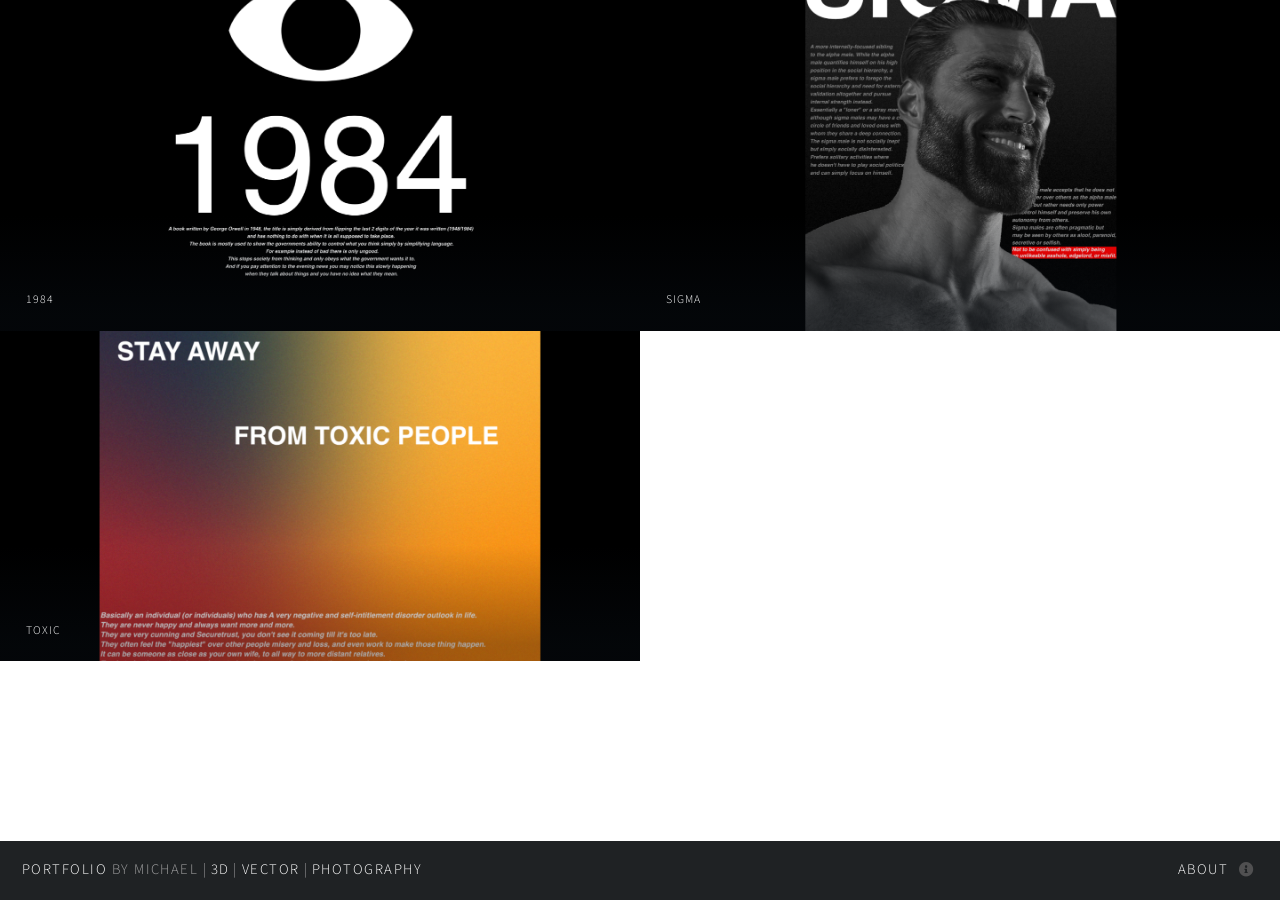
==== index.html @ dfb6263d "Add files via upload initial commit v3" ====
<!DOCTYPE HTML>
<!--
	Multiverse by HTML5 UP
	html5up.net | @ajlkn
	Free for personal and commercial use under the CCA 3.0 license (html5up.net/license)
-->
<html>
	<head>
		<title>Portfolio</title>
		<meta charset="utf-8" />
		<meta name="viewport" content="width=device-width, initial-scale=1, user-scalable=no" />
		<link rel="stylesheet" href="assets/css/main.css" />
		<noscript><link rel="stylesheet" href="assets/css/noscript.css" /></noscript>
	</head>
	<body class="is-preload">

		<!-- Wrapper -->
			<div id="wrapper">

				<!-- Header -->
					<header id="header">
						<h1><a href="index.html"><strong>Portfolio</strong> by Michael |</a></h1>
						<h1><a href="3D.html"><strong>3D</strong></a></h1>
						<h1><a href="index.html">| <strong>Vector</strong> |</strong></a></h1>
						<h1><a href="pic.html"><strong>Photography</strong></a></h1>
						<nav>
							<ul>
								<li><a href="#footer" class="icon solid fa-info-circle">About</a></li>
							</ul>
						</nav>
					</header>

				<!-- Main -->
					<div id="main">
						<article class="thumb">
							<a href="images/vector/fulls/1984.png" class="image"><img src="images/vector/thumbs/1984th.png" alt="" /></a>
							<h2>1984</h2>
							<p>25.12.2022</p>
						</article>
						<article class="thumb">
							<a href="images/vector/fulls/SIGMA.png" class="image"><img src="images/vector/thumbs/SIGMAth.png" alt="" /></a>
							<h2>SIGMA</h2>
							<p>24.12.2022</p>
						</article>
						<article class="thumb">
							<a href="images/vector/fulls/toxic.png" class="image"><img src="images/vector/thumbs/toxic.png" alt="" /></a>
							<h2>TOXIC</h2>
							<p>26.12.2022</p>
						</article>
					</div>

					</footer>
				<!-- Footer -->
					<footer id="footer" class="panel">
						<div class="inner split">
							<div>
								<section>
									<h2>I am Michael</h2>
									<p>I am open for comissions and provide professions in 3D art, graphic design and Video editing.</p>
								</section>
								<section>
									<h2>Follow me on ...</h2>
									<ul class="icons">
										<!--<li><a href="#" class="icon brands fa-twitter"><span class="label">Twitter</span></a></li>
										<li><a href="#" class="icon brands fa-facebook-f"><span class="label">Facebook</span></a></li>-->
										<li><a href="https://www.instagram.com/mixhi_05/" class="icon brands fa-instagram"><span class="label">Instagram</span></a></li>
										<li><a href="https://github.com/Mixhi1845" class="icon brands fa-github"><span class="label">GitHub</span></a></li>
										<!--<li><a href="#" class="icon brands fa-dribbble"><span class="label">Dribbble</span></a></li>
										<li><a href="#" class="icon brands fa-linkedin-in"><span class="label">LinkedIn</span></a></li>-->
									</ul>
								</section>
								<p class="copyright">
									&copy; Michael Wagner | Design: <a href="http://html5up.net">HTML5 UP</a> | <a href="impressum.html">Impressum</a>
								</p>
							</div>
							<div>
								<section>
									<h2>Get in touch</h2>
									<form method="post" action="#">
										<div class="fields">
											<div class="field half">
												<input type="text" name="name" id="name" placeholder="Name" />
											</div>
											<div class="field half">
												<input type="text" name="email" id="email" placeholder="Email" />
											</div>
											<div class="field">
												<textarea name="message" id="message" rows="4" placeholder="Message"></textarea>
											</div>
										</div>
										<!--<ul class="actions">
											<li><input type="submit" value="Send" class="primary" /></li>
											<li><input type="reset" value="Reset" /></li>
										</ul>-->
									</form>
								</section>
							</div>
						</div>
					</footer>

			</div>

		<!-- Scripts -->
			<script src="assets/js/jquery.min.js"></script>
			<script src="assets/js/jquery.poptrox.min.js"></script>
			<script src="assets/js/browser.min.js"></script>
			<script src="assets/js/breakpoints.min.js"></script>
			<script src="assets/js/util.js"></script>
			<script src="assets/js/main.js"></script>

	</body>
</html>
---- assets/css/main.css ----
@import url(fontawesome-all.min.css);
@import url("https://fonts.googleapis.com/css?family=Source+Sans+Pro:300,300italic,400,400italic");

/*
	Multiverse by HTML5 UP
	html5up.net | @ajlkn
	Free for personal and commercial use under the CCA 3.0 license (html5up.net/license)
*/

@-moz-keyframes spinner {
	0% {
		-moz-transform: rotate(0deg);
		-webkit-transform: rotate(0deg);
		-ms-transform: rotate(0deg);
		transform: rotate(0deg);
	}

	100% {
		-moz-transform: rotate(359deg);
		-webkit-transform: rotate(359deg);
		-ms-transform: rotate(359deg);
		transform: rotate(359deg);
	}
}

@-webkit-keyframes spinner {
	0% {
		-moz-transform: rotate(0deg);
		-webkit-transform: rotate(0deg);
		-ms-transform: rotate(0deg);
		transform: rotate(0deg);
	}

	100% {
		-moz-transform: rotate(359deg);
		-webkit-transform: rotate(359deg);
		-ms-transform: rotate(359deg);
		transform: rotate(359deg);
	}
}

@-ms-keyframes spinner {
	0% {
		-moz-transform: rotate(0deg);
		-webkit-transform: rotate(0deg);
		-ms-transform: rotate(0deg);
		transform: rotate(0deg);
	}

	100% {
		-moz-transform: rotate(359deg);
		-webkit-transform: rotate(359deg);
		-ms-transform: rotate(359deg);
		transform: rotate(359deg);
	}
}

@keyframes spinner {
	0% {
		-moz-transform: rotate(0deg);
		-webkit-transform: rotate(0deg);
		-ms-transform: rotate(0deg);
		transform: rotate(0deg);
	}

	100% {
		-moz-transform: rotate(359deg);
		-webkit-transform: rotate(359deg);
		-ms-transform: rotate(359deg);
		transform: rotate(359deg);
	}
}

html, body, div, span, applet, object,
iframe, h1, h2, h3, h4, h5, h6, p, blockquote,
pre, a, abbr, acronym, address, big, cite,
code, del, dfn, em, img, ins, kbd, q, s, samp,
small, strike, strong, sub, sup, tt, var, b,
u, i, center, dl, dt, dd, ol, ul, li, fieldset,
form, label, legend, table, caption, tbody,
tfoot, thead, tr, th, td, article, aside,
canvas, details, embed, figure, figcaption,
footer, header, hgroup, menu, nav, output, ruby,
section, summary, time, mark, audio, video {
	margin: 0;
	padding: 0;
	border: 0;
	font-size: 100%;
	font: inherit;
	vertical-align: baseline;}

article, aside, details, figcaption, figure,
footer, header, hgroup, menu, nav, section {
	display: block;}

body {
	line-height: 1;
}

ol, ul {
	list-style: none;
}

blockquote, q {
	quotes: none;
}

	blockquote:before, blockquote:after, q:before, q:after {
		content: '';
		content: none;
	}

table {
	border-collapse: collapse;
	border-spacing: 0;
}

body {
	-webkit-text-size-adjust: none;
}

mark {
	background-color: transparent;
	color: inherit;
}

input::-moz-focus-inner {
	border: 0;
	padding: 0;
}

input, select, textarea {
	-moz-appearance: none;
	-webkit-appearance: none;
	-ms-appearance: none;
	appearance: none;
}

/* Basic */

	@-ms-viewport {
		width: device-width;
	}

	body {
		-ms-overflow-style: scrollbar;
	}

	@media screen and (max-width: 480px) {

		html, body {
			min-width: 320px;
		}

	}

	html {
		box-sizing: border-box;
	}

	*, *:before, *:after {
		box-sizing: inherit;
	}

	/*body {
		background: #242629;
	}*/

		body.is-preload *, body.is-preload *:before, body.is-preload *:after {
			-moz-animation: none !important;
			-webkit-animation: none !important;
			-ms-animation: none !important;
			animation: none !important;
			-moz-transition: none !important;
			-webkit-transition: none !important;
			-ms-transition: none !important;
			transition: none !important;
		}

		body.is-resizing *, body.is-resizing *:before, body.is-resizing *:after {
			-moz-animation: none !important;
			-webkit-animation: none !important;
			-ms-animation: none !important;
			animation: none !important;
			-moz-transition: none !important;
			-webkit-transition: none !important;
			-ms-transition: none !important;
			transition: none !important;
		}

/* Type */

	body, input, select, textarea {
		color: #a0a0a1;
		font-family: "Source Sans Pro", Helvetica, sans-serif;
		font-size: 15pt;
		font-weight: 300;
		letter-spacing: 0.025em;
		line-height: 1.65;
	}

		@media screen and (max-width: 1680px) {

			body, input, select, textarea {
				font-size: 11pt;
			}

		}

	a {
		-moz-transition: color 0.2s ease-in-out, border-bottom-color 0.2s ease-in-out;
		-webkit-transition: color 0.2s ease-in-out, border-bottom-color 0.2s ease-in-out;
		-ms-transition: color 0.2s ease-in-out, border-bottom-color 0.2s ease-in-out;
		transition: color 0.2s ease-in-out, border-bottom-color 0.2s ease-in-out;
		border-bottom: dotted 1px;
		color: #34a58e;
		text-decoration: none;
	}

		a:hover {
			border-bottom-color: transparent;
			color: #34a58e !important;
		}

	strong, b {
		color: #ffffff;
		font-weight: 300;
	}

	em, i {
		font-style: italic;
	}

	p {
		margin: 0 0 2em 0;
	}

	h1, h2, h3, h4, h5, h6 {
		color: #ffffff;
		font-weight: 300;
		letter-spacing: 0.1em;
		line-height: 1.5;
		margin: 0 0 1em 0;
		text-transform: uppercase;
	}

		h1 a, h2 a, h3 a, h4 a, h5 a, h6 a {
			color: inherit;
			text-decoration: none;
		}

	h1 {
		font-size: 2em;
	}

	h2 {
		font-size: 1.25em;
	}

	h3 {
		font-size: 1.1em;
	}

	h4 {
		font-size: 1em;
	}

	h5 {
		font-size: 0.9em;
	}

	h6 {
		font-size: 0.7em;
	}

	@media screen and (max-width: 736px) {

		h2 {
			font-size: 1em;
		}

		h3 {
			font-size: 0.9em;
		}

		h4 {
			font-size: 0.8em;
		}

		h5 {
			font-size: 0.7em;
		}

		h6 {
			font-size: 0.7em;
		}

	}

	sub {
		font-size: 0.8em;
		position: relative;
		top: 0.5em;
	}

	sup {
		font-size: 0.8em;
		position: relative;
		top: -0.5em;
	}

	blockquote {
		border-left: 4px #36383c;
		font-style: italic;
		margin: 0 0 2em 0;
		padding: 0.5em 0 0.5em 2em;
	}

	code {
		background: #34363b;
		border: solid 1px #36383c;
		font-family: "Courier New", monospace;
		font-size: 0.9em;
		margin: 0 0.25em;
		padding: 0.25em 0.65em;
	}

	pre {
		-webkit-overflow-scrolling: touch;
		font-family: "Courier New", monospace;
		font-size: 0.9em;
		margin: 0 0 2em 0;
	}

		pre code {
			display: block;
			line-height: 1.75;
			padding: 1em 1.5em;
			overflow-x: auto;
		}

	hr {
		border: 0;
		border-bottom: solid 1px #36383c;
		margin: 2em 0;
	}

		hr.major {
			margin: 3em 0;
		}

	.align-left {
		text-align: left;
	}

	.align-center {
		text-align: center;
	}

	.align-right {
		text-align: right;
	}

/* Button */

	input[type="submit"],
	input[type="reset"],
	input[type="button"],
	button,
	.button {
		-moz-appearance: none;
		-webkit-appearance: none;
		-ms-appearance: none;
		appearance: none;
		-moz-transition: background-color 0.2s ease-in-out, box-shadow 0.2s ease-in-out, color 0.2s ease-in-out;
		-webkit-transition: background-color 0.2s ease-in-out, box-shadow 0.2s ease-in-out, color 0.2s ease-in-out;
		-ms-transition: background-color 0.2s ease-in-out, box-shadow 0.2s ease-in-out, color 0.2s ease-in-out;
		transition: background-color 0.2s ease-in-out, box-shadow 0.2s ease-in-out, color 0.2s ease-in-out;
		background-color: transparent;
		border: 0;
		border-radius: 0;
		box-shadow: inset 0 0 0 2px #36383c;
		color: #ffffff !important;
		cursor: pointer;
		display: inline-block;
		font-size: 0.9em;
		font-weight: 300;
		height: 3.05556em;
		letter-spacing: 0.1em;
		line-height: 3.05556em;
		padding: 0 2.5em;
		text-align: center;
		text-decoration: none;
		text-transform: uppercase;
		white-space: nowrap;
	}

		input[type="submit"]:hover,
		input[type="reset"]:hover,
		input[type="button"]:hover,
		button:hover,
		.button:hover {
			box-shadow: inset 0 0 0 2px #34a58e;
			color: #34a58e !important;
		}

			input[type="submit"]:hover:active,
			input[type="reset"]:hover:active,
			input[type="button"]:hover:active,
			button:hover:active,
			.button:hover:active {
				background-color: rgba(52, 165, 142, 0.15);
				color: #34a58e !important;
			}

		input[type="submit"].icon,
		input[type="reset"].icon,
		input[type="button"].icon,
		button.icon,
		.button.icon {
			padding-left: 1.35em;
		}

			input[type="submit"].icon:before,
			input[type="reset"].icon:before,
			input[type="button"].icon:before,
			button.icon:before,
			.button.icon:before {
				margin-right: 0.5em;
			}

		input[type="submit"].fit,
		input[type="reset"].fit,
		input[type="button"].fit,
		button.fit,
		.button.fit {
			width: 100%;
		}

		input[type="submit"].small,
		input[type="reset"].small,
		input[type="button"].small,
		button.small,
		.button.small {
			font-size: 0.8em;
		}

		input[type="submit"].large,
		input[type="reset"].large,
		input[type="button"].large,
		button.large,
		.button.large {
			font-size: 1.35em;
		}

		input[type="submit"].primary,
		input[type="reset"].primary,
		input[type="button"].primary,
		button.primary,
		.button.primary {
			background-color: #34a58e;
			box-shadow: none;
		}

			input[type="submit"].primary:hover,
			input[type="reset"].primary:hover,
			input[type="button"].primary:hover,
			button.primary:hover,
			.button.primary:hover {
				background-color: #47c5ab;
				color: #ffffff !important;
			}

				input[type="submit"].primary:hover:active,
				input[type="reset"].primary:hover:active,
				input[type="button"].primary:hover:active,
				button.primary:hover:active,
				.button.primary:hover:active {
					background-color: #287e6d;
				}

		input[type="submit"].disabled, input[type="submit"]:disabled,
		input[type="reset"].disabled,
		input[type="reset"]:disabled,
		input[type="button"].disabled,
		input[type="button"]:disabled,
		button.disabled,
		button:disabled,
		.button.disabled,
		.button:disabled {
			pointer-events: none;
			opacity: 0.35;
		}

/* Form */

	form {
		margin: 0 0 2em 0;
	}

		form > :last-child {
			margin-bottom: 0;
		}

		form > .fields {
			display: -moz-flex;
			display: -webkit-flex;
			display: -ms-flex;
			display: flex;
			-moz-flex-wrap: wrap;
			-webkit-flex-wrap: wrap;
			-ms-flex-wrap: wrap;
			flex-wrap: wrap;
			width: calc(100% + 3em);
			margin: -1.5em 0 2em -1.5em;
		}

			form > .fields > .field {
				-moz-flex-grow: 0;
				-webkit-flex-grow: 0;
				-ms-flex-grow: 0;
				flex-grow: 0;
				-moz-flex-shrink: 0;
				-webkit-flex-shrink: 0;
				-ms-flex-shrink: 0;
				flex-shrink: 0;
				padding: 1.5em 0 0 1.5em;
				width: calc(100% - 1.5em);
			}

				form > .fields > .field.half {
					width: calc(50% - 0.75em);
				}

				form > .fields > .field.third {
					width: calc(100%/3 - 0.5em);
				}

				form > .fields > .field.quarter {
					width: calc(25% - 0.375em);
				}

		@media screen and (max-width: 736px) {

			form > .fields {
				width: calc(100% + 3em);
				margin: -1.5em 0 2em -1.5em;
			}

				form > .fields > .field {
					padding: 1.5em 0 0 1.5em;
					width: calc(100% - 1.5em);
				}

					form > .fields > .field.half {
						width: calc(100% - 1.5em);
					}

					form > .fields > .field.third {
						width: calc(100% - 1.5em);
					}

					form > .fields > .field.quarter {
						width: calc(100% - 1.5em);
					}

		}

	label {
		color: #ffffff;
		display: block;
		font-size: 0.9em;
		font-weight: 300;
		margin: 0 0 1em 0;
	}

	input[type="text"],
	input[type="password"],
	input[type="email"],
	input[type="tel"],
	input[type="search"],
	input[type="url"],
	select,
	textarea {
		-moz-appearance: none;
		-webkit-appearance: none;
		-ms-appearance: none;
		appearance: none;
		background: #34363b;
		border: 0;
		border-radius: 0;
		color: #a0a0a1;
		display: block;
		outline: 0;
		padding: 0 1em;
		text-decoration: none;
		width: 100%;
	}

		input[type="text"]:invalid,
		input[type="password"]:invalid,
		input[type="email"]:invalid,
		input[type="tel"]:invalid,
		input[type="search"]:invalid,
		input[type="url"]:invalid,
		select:invalid,
		textarea:invalid {
			box-shadow: none;
		}

		input[type="text"]:focus,
		input[type="password"]:focus,
		input[type="email"]:focus,
		input[type="tel"]:focus,
		input[type="search"]:focus,
		input[type="url"]:focus,
		select:focus,
		textarea:focus {
			box-shadow: inset 0 0 0 2px #34a58e;
		}

	select {
		background-image: url("data:image/svg+xml;charset=utf8,%3Csvg xmlns='http://www.w3.org/2000/svg' width='40' height='40' preserveAspectRatio='none' viewBox='0 0 40 40'%3E%3Cpath d='M9.4,12.3l10.4,10.4l10.4-10.4c0.2-0.2,0.5-0.4,0.9-0.4c0.3,0,0.6,0.1,0.9,0.4l3.3,3.3c0.2,0.2,0.4,0.5,0.4,0.9 c0,0.4-0.1,0.6-0.4,0.9L20.7,31.9c-0.2,0.2-0.5,0.4-0.9,0.4c-0.3,0-0.6-0.1-0.9-0.4L4.3,17.3c-0.2-0.2-0.4-0.5-0.4-0.9 c0-0.4,0.1-0.6,0.4-0.9l3.3-3.3c0.2-0.2,0.5-0.4,0.9-0.4S9.1,12.1,9.4,12.3z' fill='%2336383c' /%3E%3C/svg%3E");
		background-size: 1.25rem;
		background-repeat: no-repeat;
		background-position: calc(100% - 1rem) center;
		height: 2.75em;
		padding-right: 2.75em;
		text-overflow: ellipsis;
	}

		select option {
			color: #ffffff;
			background: #242629;
		}

		select:focus::-ms-value {
			background-color: transparent;
		}

		select::-ms-expand {
			display: none;
		}

	input[type="text"],
	input[type="password"],
	input[type="email"],
	input[type="tel"],
	input[type="search"],
	input[type="url"],
	select {
		height: 2.75em;
	}

	textarea {
		padding: 0.75em 1em;
	}

	input[type="checkbox"],
	input[type="radio"] {
		-moz-appearance: none;
		-webkit-appearance: none;
		-ms-appearance: none;
		appearance: none;
		display: block;
		float: left;
		margin-right: -2em;
		opacity: 0;
		width: 1em;
		z-index: -1;
	}

		input[type="checkbox"] + label,
		input[type="radio"] + label {
			text-decoration: none;
			color: #a0a0a1;
			cursor: pointer;
			display: inline-block;
			font-size: 1em;
			font-weight: 300;
			padding-left: 2.4em;
			padding-right: 0.75em;
			position: relative;
		}

			input[type="checkbox"] + label:before,
			input[type="radio"] + label:before {
				-moz-osx-font-smoothing: grayscale;
				-webkit-font-smoothing: antialiased;
				display: inline-block;
				font-style: normal;
				font-variant: normal;
				text-rendering: auto;
				line-height: 1;
				text-transform: none !important;
				font-family: 'Font Awesome 5 Free';
				font-weight: 900;
			}

			input[type="checkbox"] + label:before,
			input[type="radio"] + label:before {
				background: #34363b;
				content: '';
				display: inline-block;
				font-size: 0.8em;
				height: 2.0625em;
				left: 0;
				line-height: 2.0625em;
				position: absolute;
				text-align: center;
				top: 0;
				width: 2.0625em;
			}

		input[type="checkbox"]:checked + label:before,
		input[type="radio"]:checked + label:before {
			background: #34a58e;
			border-color: #34a58e;
			color: #ffffff;
			content: '\f00c';
		}

		input[type="checkbox"]:focus + label:before,
		input[type="radio"]:focus + label:before {
			box-shadow: 0 0 0 2px #34a58e;
		}

	input[type="radio"] + label:before {
		border-radius: 100%;
	}

	::-webkit-input-placeholder {
		color: #707071 !important;
		opacity: 1.0;
	}

	:-moz-placeholder {
		color: #707071 !important;
		opacity: 1.0;
	}

	::-moz-placeholder {
		color: #707071 !important;
		opacity: 1.0;
	}

	:-ms-input-placeholder {
		color: #707071 !important;
		opacity: 1.0;
	}

/* Icon */

	.icon {
		text-decoration: none;
		border-bottom: none;
		position: relative;
	}

		.icon:before {
			-moz-osx-font-smoothing: grayscale;
			-webkit-font-smoothing: antialiased;
			display: inline-block;
			font-style: normal;
			font-variant: normal;
			text-rendering: auto;
			line-height: 1;
			text-transform: none !important;
			font-family: 'Font Awesome 5 Free';
			font-weight: 400;
		}

		.icon > .label {
			display: none;
		}

		.icon:before {
			line-height: inherit;
		}

		.icon.solid:before {
			font-weight: 900;
		}

		.icon.brands:before {
			font-family: 'Font Awesome 5 Brands';
		}

/* List */

	ol {
		list-style: decimal;
		margin: 0 0 2em 0;
		padding-left: 1.25em;
	}

		ol li {
			padding-left: 0.25em;
		}

	ul {
		list-style: disc;
		margin: 0 0 2em 0;
		padding-left: 1em;
	}

		ul li {
			padding-left: 0.5em;
		}

		ul.alt {
			list-style: none;
			padding-left: 0;
		}

			ul.alt li {
				border-top: solid 1px #36383c;
				padding: 0.5em 0;
			}

				ul.alt li:first-child {
					border-top: 0;
					padding-top: 0;
				}

	dl {
		margin: 0 0 2em 0;
	}

		dl dt {
			display: block;
			font-weight: 300;
			margin: 0 0 1em 0;
		}

		dl dd {
			margin-left: 2em;
		}

/* Actions */

	ul.actions {
		display: -moz-flex;
		display: -webkit-flex;
		display: -ms-flex;
		display: flex;
		cursor: default;
		list-style: none;
		margin-left: -1em;
		padding-left: 0;
	}

		ul.actions li {
			padding: 0 0 0 1em;
			vertical-align: middle;
		}

		ul.actions.special {
			-moz-justify-content: center;
			-webkit-justify-content: center;
			-ms-justify-content: center;
			justify-content: center;
			width: 100%;
			margin-left: 0;
		}

			ul.actions.special li:first-child {
				padding-left: 0;
			}

		ul.actions.stacked {
			-moz-flex-direction: column;
			-webkit-flex-direction: column;
			-ms-flex-direction: column;
			flex-direction: column;
			margin-left: 0;
		}

			ul.actions.stacked li {
				padding: 1.3em 0 0 0;
			}

				ul.actions.stacked li:first-child {
					padding-top: 0;
				}

		ul.actions.fit {
			width: calc(100% + 1em);
		}

			ul.actions.fit li {
				-moz-flex-grow: 1;
				-webkit-flex-grow: 1;
				-ms-flex-grow: 1;
				flex-grow: 1;
				-moz-flex-shrink: 1;
				-webkit-flex-shrink: 1;
				-ms-flex-shrink: 1;
				flex-shrink: 1;
				width: 100%;
			}

				ul.actions.fit li > * {
					width: 100%;
				}

			ul.actions.fit.stacked {
				width: 100%;
			}

		@media screen and (max-width: 480px) {

			ul.actions:not(.fixed) {
				-moz-flex-direction: column;
				-webkit-flex-direction: column;
				-ms-flex-direction: column;
				flex-direction: column;
				margin-left: 0;
				width: 100% !important;
			}

				ul.actions:not(.fixed) li {
					-moz-flex-grow: 1;
					-webkit-flex-grow: 1;
					-ms-flex-grow: 1;
					flex-grow: 1;
					-moz-flex-shrink: 1;
					-webkit-flex-shrink: 1;
					-ms-flex-shrink: 1;
					flex-shrink: 1;
					padding: 1em 0 0 0;
					text-align: center;
					width: 100%;
				}

					ul.actions:not(.fixed) li > * {
						width: 100%;
					}

					ul.actions:not(.fixed) li:first-child {
						padding-top: 0;
					}

					ul.actions:not(.fixed) li input[type="submit"],
					ul.actions:not(.fixed) li input[type="reset"],
					ul.actions:not(.fixed) li input[type="button"],
					ul.actions:not(.fixed) li button,
					ul.actions:not(.fixed) li .button {
						width: 100%;
					}

						ul.actions:not(.fixed) li input[type="submit"].icon:before,
						ul.actions:not(.fixed) li input[type="reset"].icon:before,
						ul.actions:not(.fixed) li input[type="button"].icon:before,
						ul.actions:not(.fixed) li button.icon:before,
						ul.actions:not(.fixed) li .button.icon:before {
							margin-left: -0.5rem;
						}

		}

/* Icons */

	ul.icons {
		cursor: default;
		list-style: none;
		padding-left: 0;
	}

		ul.icons li {
			display: inline-block;
			padding: 0 1em 0 0;
		}

			ul.icons li:last-child {
				padding-right: 0;
			}

			ul.icons li .icon {
				color: #7e7e7e;
			}

				ul.icons li .icon:before {
					font-size: 1.5em;
				}

/* Table */

	.table-wrapper {
		-webkit-overflow-scrolling: touch;
		overflow-x: auto;
	}

	table {
		margin: 0 0 2em 0;
		width: 100%;
	}

		table tbody tr {
			border: solid 1px #36383c;
			border-left: 0;
			border-right: 0;
		}

			table tbody tr:nth-child(2n + 1) {
				background-color: #34363b;
			}

		table td {
			padding: 0.75em 0.75em;
		}

		table th {
			color: #ffffff;
			font-size: 0.9em;
			font-weight: 300;
			padding: 0 0.75em 0.75em 0.75em;
			text-align: left;
		}

		table thead {
			border-bottom: solid 2px #36383c;
		}

		table tfoot {
			border-top: solid 2px #36383c;
		}

		table.alt {
			border-collapse: separate;
		}

			table.alt tbody tr td {
				border: solid 1px #36383c;
				border-left-width: 0;
				border-top-width: 0;
			}

				table.alt tbody tr td:first-child {
					border-left-width: 1px;
				}

			table.alt tbody tr:first-child td {
				border-top-width: 1px;
			}

			table.alt thead {
				border-bottom: 0;
			}

			table.alt tfoot {
				border-top: 0;
			}

/* Panel */

	.panel {
		padding: 4em 4em 2em 4em ;
		-moz-transform: translateY(100vh);
		-webkit-transform: translateY(100vh);
		-ms-transform: translateY(100vh);
		transform: translateY(100vh);
		-moz-transition: -moz-transform 0.5s ease;
		-webkit-transition: -webkit-transform 0.5s ease;
		-ms-transition: -ms-transform 0.5s ease;
		transition: transform 0.5s ease;
		-webkit-overflow-scrolling: touch;
		background: rgba(36, 38, 41, 0.975);
		bottom: 4em;
		left: 0;
		max-height: calc(80vh - 4em);
		overflow-y: auto;
		position: fixed;
		width: 100%;
		z-index: 10001;
	}

		.panel.active {
			-moz-transform: translateY(1px);
			-webkit-transform: translateY(1px);
			-ms-transform: translateY(1px);
			transform: translateY(1px);
		}

		.panel > .inner {
			margin: 0 auto;
			max-width: 100%;
			width: 75em;
		}

			.panel > .inner.split {
				display: -moz-flex;
				display: -webkit-flex;
				display: -ms-flex;
				display: flex;
			}

				.panel > .inner.split > div {
					margin-left: 4em;
					width: 50%;
				}

				.panel > .inner.split > :first-child {
					margin-left: 0;
				}

		.panel > .closer {
			-moz-transition: opacity 0.2s ease-in-out;
			-webkit-transition: opacity 0.2s ease-in-out;
			-ms-transition: opacity 0.2s ease-in-out;
			transition: opacity 0.2s ease-in-out;
			background-image: url("images/close.svg");
			background-position: center;
			background-repeat: no-repeat;
			background-size: 3em;
			cursor: pointer;
			height: 5em;
			opacity: 0.25;
			position: absolute;
			right: 0;
			top: 0;
			width: 5em;
			z-index: 2;
		}

			.panel > .closer:hover {
				opacity: 1.0;
			}

		@media screen and (max-width: 1280px) {

			.panel {
				padding: 3em 3em 1em 3em ;
			}

				.panel > .inner.split > div {
					margin-left: 3em;
				}

				.panel > .closer {
					background-size: 2.5em;
					background-position: 75% 25%;
				}

		}

		@media screen and (max-width: 980px) {

			.panel > .inner.split {
				-moz-flex-direction: column;
				-webkit-flex-direction: column;
				-ms-flex-direction: column;
				flex-direction: column;
			}

				.panel > .inner.split > div {
					margin-left: 0;
					width: 100%;
				}

		}

		@media screen and (max-width: 736px) {

			.panel {
				-moz-transform: translateY(-100vh);
				-webkit-transform: translateY(-100vh);
				-ms-transform: translateY(-100vh);
				transform: translateY(-100vh);
				padding: 4em 2em 2em 2em ;
				bottom: auto;
				top: calc(4em - 1px);
			}

				.panel.active {
					-moz-transform: translateY(0);
					-webkit-transform: translateY(0);
					-ms-transform: translateY(0);
					transform: translateY(0);
				}

		}

/* Poptrox Popup */

	.poptrox-overlay {
		-webkit-tap-highlight-color: rgba(255, 255, 255, 0);
	}

	.poptrox-popup {
		background: rgba(31, 34, 36, 0.925);
		box-shadow: 0 1em 3em 0.5em rgba(0, 0, 0, 0.25);
		cursor: default;
	}

		.poptrox-popup:before {
			-moz-transition: opacity 0.2s ease-in-out;
			-webkit-transition: opacity 0.2s ease-in-out;
			-ms-transition: opacity 0.2s ease-in-out;
			transition: opacity 0.2s ease-in-out;
			background-image: -moz-linear-gradient(to left, rgba(31,34,36,0.35), rgba(31,34,36,0) 10em, rgba(31,34,36,0)), -moz-linear-gradient(to right, rgba(31,34,36,0.35), rgba(31,34,36,0) 10em, rgba(31,34,36,0));
			background-image: -webkit-linear-gradient(to left, rgba(31,34,36,0.35), rgba(31,34,36,0) 10em, rgba(31,34,36,0)), -webkit-linear-gradient(to right, rgba(31,34,36,0.35), rgba(31,34,36,0) 10em, rgba(31,34,36,0));
			background-image: -ms-linear-gradient(to left, rgba(31,34,36,0.35), rgba(31,34,36,0) 10em, rgba(31,34,36,0)), -ms-linear-gradient(to right, rgba(31,34,36,0.35), rgba(31,34,36,0) 10em, rgba(31,34,36,0));
			background-image: linear-gradient(to left, rgba(31,34,36,0.35), rgba(31,34,36,0) 10em, rgba(31,34,36,0)), linear-gradient(to right, rgba(31,34,36,0.35), rgba(31,34,36,0) 10em, rgba(31,34,36,0));
			content: '';
			display: block;
			height: 100%;
			left: 0;
			position: absolute;
			top: 0;
			width: 100%;
			z-index: 1;
			opacity: 1;
		}

		.poptrox-popup .closer {
			-moz-transition: opacity 0.2s ease-in-out;
			-webkit-transition: opacity 0.2s ease-in-out;
			-ms-transition: opacity 0.2s ease-in-out;
			transition: opacity 0.2s ease-in-out;
			background-image: url("images/close.svg");
			background-position: center;
			background-repeat: no-repeat;
			background-size: 3em;
			height: 5em;
			opacity: 0;
			position: absolute;
			right: 0;
			top: 0;
			width: 5em;
			z-index: 2;
		}

		.poptrox-popup .nav-previous,
		.poptrox-popup .nav-next {
			-moz-transition: opacity 0.2s ease-in-out;
			-webkit-transition: opacity 0.2s ease-in-out;
			-ms-transition: opacity 0.2s ease-in-out;
			transition: opacity 0.2s ease-in-out;
			background-image: url("images/arrow.svg");
			background-position: center;
			background-repeat: no-repeat;
			background-size: 5em;
			cursor: pointer;
			height: 8em;
			margin-top: -4em;
			opacity: 0;
			position: absolute;
			top: 50%;
			width: 6em;
			z-index: 2;
		}

		.poptrox-popup .nav-previous {
			-moz-transform: scaleX(-1);
			-webkit-transform: scaleX(-1);
			-ms-transform: scaleX(-1);
			transform: scaleX(-1);
			left: 0;
		}

		.poptrox-popup .nav-next {
			right: 0;
		}

		.poptrox-popup .caption {
			padding: 2em 2em 0.1em 2em ;
			background-image: -moz-linear-gradient(to top, rgba(16,16,16,0.45) 25%, rgba(16,16,16,0) 100%);
			background-image: -webkit-linear-gradient(to top, rgba(16,16,16,0.45) 25%, rgba(16,16,16,0) 100%);
			background-image: -ms-linear-gradient(to top, rgba(16,16,16,0.45) 25%, rgba(16,16,16,0) 100%);
			background-image: linear-gradient(to top, rgba(16,16,16,0.45) 25%, rgba(16,16,16,0) 100%);
			bottom: 0;
			cursor: default;
			left: 0;
			position: absolute;
			text-align: left;
			width: 100%;
			z-index: 2;
		}

			.poptrox-popup .caption h2, .poptrox-popup .caption h3, .poptrox-popup .caption h4, .poptrox-popup .caption h5, .poptrox-popup .caption h6 {
				margin: 0 0 0.5em 0;
			}

			.poptrox-popup .caption p {
				color: #ffffff;
			}

		.poptrox-popup .loader {
			-moz-animation: spinner 1s infinite linear !important;
			-webkit-animation: spinner 1s infinite linear !important;
			-ms-animation: spinner 1s infinite linear !important;
			animation: spinner 1s infinite linear !important;
			background-image: url("images/spinner.svg");
			background-position: center;
			background-repeat: no-repeat;
			background-size: contain;
			display: block;
			font-size: 2em;
			height: 2em;
			left: 50%;
			line-height: 2em;
			margin: -1em 0 0 -1em;
			opacity: 0.25;
			position: absolute;
			text-align: center;
			top: 50%;
			width: 2em;
		}

		.poptrox-popup:hover .closer,
		.poptrox-popup:hover .nav-previous,
		.poptrox-popup:hover .nav-next {
			opacity: 0.5;
		}

			.poptrox-popup:hover .closer:hover,
			.poptrox-popup:hover .nav-previous:hover,
			.poptrox-popup:hover .nav-next:hover {
				opacity: 1.0;
			}

		.poptrox-popup.loading:before {
			opacity: 0;
		}

		body.touch .poptrox-popup .closer,
		body.touch .poptrox-popup .nav-previous,
		body.touch .poptrox-popup .nav-next {
			opacity: 1.0 !important;
		}

		@media screen and (max-width: 980px) {

			.poptrox-popup .closer {
				background-size: 3em;
			}

			.poptrox-popup .nav-previous,
			.poptrox-popup .nav-next {
				background-size: 4em;
			}

		}

		@media screen and (max-width: 736px) {

			.poptrox-popup:before {
				display: none;
			}

			.poptrox-popup .caption {
				display: none !important;
			}

			.poptrox-popup .closer,
			.poptrox-popup .nav-previous,
			.poptrox-popup .nav-next {
				display: none !important;
			}

		}

/* Wrapper */

	#wrapper {
		-moz-transition: -moz-filter 0.5s ease, -webkit-filter 0.5s ease, -ms-filter 0.5s ease, -moz-filter 0.5s ease;
		-webkit-transition: -moz-filter 0.5s ease, -webkit-filter 0.5s ease, -ms-filter 0.5s ease, -webkit-filter 0.5s ease;
		-ms-transition: -moz-filter 0.5s ease, -webkit-filter 0.5s ease, -ms-filter 0.5s ease, -ms-filter 0.5s ease;
		transition: -moz-filter 0.5s ease, -webkit-filter 0.5s ease, -ms-filter 0.5s ease, filter 0.5s ease;
		position: relative;
	}

		#wrapper:after {
			pointer-events: none;
			-moz-transition: opacity 0.5s ease, visibility 0.5s;
			-webkit-transition: opacity 0.5s ease, visibility 0.5s;
			-ms-transition: opacity 0.5s ease, visibility 0.5s;
			transition: opacity 0.5s ease, visibility 0.5s;
			background: rgba(36, 38, 41, 0.5);
			content: '';
			display: block;
			height: 100%;
			left: 0;
			opacity: 0;
			position: absolute;
			top: 0;
			visibility: hidden;
			width: 100%;
			z-index: 1;
		}

			body.ie #wrapper:after {
				background: rgba(36, 38, 41, 0.8);
			}

		body.modal-active #wrapper {
			-moz-filter: blur(8px);
			-webkit-filter: blur(8px);
			-ms-filter: blur(8px);
			filter: blur(8px);
		}

			body.modal-active #wrapper:after {
				pointer-events: auto;
				opacity: 1;
				visibility: visible;
				z-index: 10003;
			}

		#wrapper:before {
			-moz-animation: spinner 1s infinite linear !important;
			-webkit-animation: spinner 1s infinite linear !important;
			-ms-animation: spinner 1s infinite linear !important;
			animation: spinner 1s infinite linear !important;
			pointer-events: none;
			-moz-transition: top 0.75s ease-in-out, opacity 0.35s ease-out, visibility 0.35s;
			-webkit-transition: top 0.75s ease-in-out, opacity 0.35s ease-out, visibility 0.35s;
			-ms-transition: top 0.75s ease-in-out, opacity 0.35s ease-out, visibility 0.35s;
			transition: top 0.75s ease-in-out, opacity 0.35s ease-out, visibility 0.35s;
			background-image: url("images/spinner.svg");
			background-position: center;
			background-repeat: no-repeat;
			background-size: contain;
			content: '';
			display: block;
			font-size: 2em;
			height: 2em;
			left: 50%;
			line-height: 2em;
			margin: -1em 0 0 -1em;
			opacity: 0;
			position: fixed;
			text-align: center;
			top: 75%;
			visibility: hidden;
			width: 2em;
		}

		body.is-preload #wrapper:before {
			-moz-transition: opacity 1s ease-out !important;
			-webkit-transition: opacity 1s ease-out !important;
			-ms-transition: opacity 1s ease-out !important;
			transition: opacity 1s ease-out !important;
			-moz-transition-delay: 0.5s !important;
			-webkit-transition-delay: 0.5s !important;
			-ms-transition-delay: 0.5s !important;
			transition-delay: 0.5s !important;
			opacity: 0.25;
			top: 50%;
			visibility: visible;
		}

/* Header */

	body {
		padding: 0 0 4em 0;
	}

	#header {
		-moz-transform: translateY(0);
		-webkit-transform: translateY(0);
		-ms-transform: translateY(0);
		transform: translateY(0);
		-moz-transition: -moz-transform 1s ease;
		-webkit-transition: -webkit-transform 1s ease;
		-ms-transition: -ms-transform 1s ease;
		transition: transform 1s ease;
		-moz-user-select: none;
		-ms-user-select: none;
		-webkit-user-select: none;
		background: #1f2224;
		bottom: -1em;
		height: 5em;
		left: 0;
		line-height: 4em;
		padding: 0 1.5em;
		position: fixed;
		user-select: none;
		width: 100%;
		z-index: 10002;
	}

		body.is-preload #header {
			-moz-transform: translateY(4em);
			-webkit-transform: translateY(4em);
			-ms-transform: translateY(4em);
			transform: translateY(4em);
		}

		#header h1 {
			color: #a0a0a1;
			display: inline-block;
			font-size: 1em;
			line-height: 1;
			margin: 0;
			vertical-align: middle;
		}

			#header h1 a {
				border: 0;
				color: inherit;
			}

				#header h1 a:hover {
					color: inherit !important;
				}

		#header nav {
			position: absolute;
			right: 0;
			top: 0;
		}

			#header nav > ul {
				list-style: none;
				margin: 0;
				padding: 0;
			}

				#header nav > ul > li {
					display: inline-block;
					padding: 0;
				}

					#header nav > ul > li a {
						-moz-transition: background-color 0.5s ease;
						-webkit-transition: background-color 0.5s ease;
						-ms-transition: background-color 0.5s ease;
						transition: background-color 0.5s ease;
						border: 0;
						color: #ffffff;
						display: inline-block;
						letter-spacing: 0.1em;
						padding: 0 1.65em;
						text-transform: uppercase;
					}


						#header nav > ul > li a.icon:before {
							color: #505051;
							float: right;
							margin-left: 0.75em;
						}

						#header nav > ul > li a:hover {
							color: #ffffff !important;
						}

						#header nav > ul > li a.active {
							background-color: #242629;
						}

	@media screen and (max-width: 736px) {

		body {
			padding: 4em 0 0 0;
		}

		#header {
			-moz-transform: translateY(0);
			-webkit-transform: translateY(0);
			-ms-transform: translateY(0);
			transform: translateY(0);
			bottom: auto;
			height: 4em;
			padding: 0 1em;
			top: 0;
		}

			body.is-preload #header {
				-moz-transform: translateY(-3.4em);
				-webkit-transform: translateY(-3.4em);
				-ms-transform: translateY(-3.4em);
				transform: translateY(-3.4em);
			}

			#header h1 {
				font-size: 0.9em;
			}

			#header nav > ul > li a {
				font-size: 0.9em;
				padding: 0 1.15em;
			}

	}

/* Main */

	#main {
		-moz-transition: -moz-filter 0.5s ease, -webkit-filter 0.5s ease, -ms-filter 0.5s ease, -moz-filter 0.5s ease;
		-webkit-transition: -moz-filter 0.5s ease, -webkit-filter 0.5s ease, -ms-filter 0.5s ease, -webkit-filter 0.5s ease;
		-ms-transition: -moz-filter 0.5s ease, -webkit-filter 0.5s ease, -ms-filter 0.5s ease, -ms-filter 0.5s ease;
		transition: -moz-filter 0.5s ease, -webkit-filter 0.5s ease, -ms-filter 0.5s ease, filter 0.5s ease;
		display: -moz-flex;
		display: -webkit-flex;
		display: -ms-flex;
		display: flex;
		-moz-flex-wrap: wrap;
		-webkit-flex-wrap: wrap;
		-ms-flex-wrap: wrap;
		flex-wrap: wrap;
		-webkit-tap-highlight-color: rgba(255, 255, 255, 0);
	}

		#main .thumb {
			-moz-transition: opacity 1.25s ease-in-out;
			-webkit-transition: opacity 1.25s ease-in-out;
			-ms-transition: opacity 1.25s ease-in-out;
			transition: opacity 1.25s ease-in-out;
			pointer-events: auto;
			-webkit-tap-highlight-color: rgba(255, 255, 255, 0);
			opacity: 1;
			overflow: hidden;
			position: relative;
		}

			#main .thumb:after {
				background-image: -moz-linear-gradient(to top, rgba(10,17,25,0.35) 5%, rgba(10,17,25,0) 35%);
				background-image: -webkit-linear-gradient(to top, rgba(10,17,25,0.35) 5%, rgba(10,17,25,0) 35%);
				background-image: -ms-linear-gradient(to top, rgba(10,17,25,0.35) 5%, rgba(10,17,25,0) 35%);
				background-image: linear-gradient(to top, rgba(10,17,25,0.35) 5%, rgba(10,17,25,0) 35%);
				pointer-events: none;
				background-size: cover;
				content: '';
				display: block;
				height: 100%;
				left: 0;
				position: absolute;
				top: 0;
				width: 100%;
			}

			#main .thumb > .image {
				-webkit-tap-highlight-color: rgba(255, 255, 255, 0);
				background-position: center;
				background-repeat: no-repeat;
				background-size: cover;
				border: 0;
				height: 100%;
				left: 0;
				position: absolute;
				top: 0;
				width: 100%;
			}

			#main .thumb > h2 {
				pointer-events: none;
				bottom: 1.875em;
				font-size: 0.8em;
				left: 2.1875em;
				margin: 0;
				position: absolute;
				z-index: 1;
			}

			#main .thumb > p {
				display: none;
			}

		#main:after {
			pointer-events: none;
			-moz-transition: opacity 0.5s ease, visibility 0.5s;
			-webkit-transition: opacity 0.5s ease, visibility 0.5s;
			-ms-transition: opacity 0.5s ease, visibility 0.5s;
			transition: opacity 0.5s ease, visibility 0.5s;
			background: rgba(36, 38, 41, 0.25);
			content: '';
			display: block;
			height: 100%;
			left: 0;
			opacity: 0;
			position: absolute;
			top: 0;
			visibility: hidden;
			width: 100%;
			z-index: 1;
		}

			body.ie #main:after {
				background: rgba(36, 38, 41, 0.55);
			}

		body.content-active #main {
			-moz-filter: blur(6px);
			-webkit-filter: blur(6px);
			-ms-filter: blur(6px);
			filter: blur(6px);
		}

			body.content-active #main:after {
				pointer-events: auto;
				opacity: 1;
				visibility: visible;
			}

		body.is-preload #main .thumb {
			pointer-events: none;
			opacity: 0;
		}

		#main .thumb {
			-moz-transition-delay: 2.525s;
			-webkit-transition-delay: 2.525s;
			-ms-transition-delay: 2.525s;
			transition-delay: 2.525s;
			height: calc(40vh - 2em);
			min-height: 20em;
			width: 25%;
		}

			#main .thumb:nth-child(1) {
				-moz-transition-delay: 0.65s;
				-webkit-transition-delay: 0.65s;
				-ms-transition-delay: 0.65s;
				transition-delay: 0.65s;
			}

			#main .thumb:nth-child(2) {
				-moz-transition-delay: 0.8s;
				-webkit-transition-delay: 0.8s;
				-ms-transition-delay: 0.8s;
				transition-delay: 0.8s;
			}

			#main .thumb:nth-child(3) {
				-moz-transition-delay: 0.95s;
				-webkit-transition-delay: 0.95s;
				-ms-transition-delay: 0.95s;
				transition-delay: 0.95s;
			}

			#main .thumb:nth-child(4) {
				-moz-transition-delay: 1.1s;
				-webkit-transition-delay: 1.1s;
				-ms-transition-delay: 1.1s;
				transition-delay: 1.1s;
			}

			#main .thumb:nth-child(5) {
				-moz-transition-delay: 1.25s;
				-webkit-transition-delay: 1.25s;
				-ms-transition-delay: 1.25s;
				transition-delay: 1.25s;
			}

			#main .thumb:nth-child(6) {
				-moz-transition-delay: 1.4s;
				-webkit-transition-delay: 1.4s;
				-ms-transition-delay: 1.4s;
				transition-delay: 1.4s;
			}

			#main .thumb:nth-child(7) {
				-moz-transition-delay: 1.55s;
				-webkit-transition-delay: 1.55s;
				-ms-transition-delay: 1.55s;
				transition-delay: 1.55s;
			}

			#main .thumb:nth-child(8) {
				-moz-transition-delay: 1.7s;
				-webkit-transition-delay: 1.7s;
				-ms-transition-delay: 1.7s;
				transition-delay: 1.7s;
			}

			#main .thumb:nth-child(9) {
				-moz-transition-delay: 1.85s;
				-webkit-transition-delay: 1.85s;
				-ms-transition-delay: 1.85s;
				transition-delay: 1.85s;
			}

			#main .thumb:nth-child(10) {
				-moz-transition-delay: 2s;
				-webkit-transition-delay: 2s;
				-ms-transition-delay: 2s;
				transition-delay: 2s;
			}

			#main .thumb:nth-child(11) {
				-moz-transition-delay: 2.15s;
				-webkit-transition-delay: 2.15s;
				-ms-transition-delay: 2.15s;
				transition-delay: 2.15s;
			}

			#main .thumb:nth-child(12) {
				-moz-transition-delay: 2.3s;
				-webkit-transition-delay: 2.3s;
				-ms-transition-delay: 2.3s;
				transition-delay: 2.3s;
			}

		@media screen and (max-width: 1680px) {

			#main .thumb {
				-moz-transition-delay: 2.075s;
				-webkit-transition-delay: 2.075s;
				-ms-transition-delay: 2.075s;
				transition-delay: 2.075s;
				height: calc(40vh - 2em);
				min-height: 20em;
				width: 33.33333%;
			}

				#main .thumb:nth-child(1) {
					-moz-transition-delay: 0.65s;
					-webkit-transition-delay: 0.65s;
					-ms-transition-delay: 0.65s;
					transition-delay: 0.65s;
				}

				#main .thumb:nth-child(2) {
					-moz-transition-delay: 0.8s;
					-webkit-transition-delay: 0.8s;
					-ms-transition-delay: 0.8s;
					transition-delay: 0.8s;
				}

				#main .thumb:nth-child(3) {
					-moz-transition-delay: 0.95s;
					-webkit-transition-delay: 0.95s;
					-ms-transition-delay: 0.95s;
					transition-delay: 0.95s;
				}

				#main .thumb:nth-child(4) {
					-moz-transition-delay: 1.1s;
					-webkit-transition-delay: 1.1s;
					-ms-transition-delay: 1.1s;
					transition-delay: 1.1s;
				}

				#main .thumb:nth-child(5) {
					-moz-transition-delay: 1.25s;
					-webkit-transition-delay: 1.25s;
					-ms-transition-delay: 1.25s;
					transition-delay: 1.25s;
				}

				#main .thumb:nth-child(6) {
					-moz-transition-delay: 1.4s;
					-webkit-transition-delay: 1.4s;
					-ms-transition-delay: 1.4s;
					transition-delay: 1.4s;
				}

				#main .thumb:nth-child(7) {
					-moz-transition-delay: 1.55s;
					-webkit-transition-delay: 1.55s;
					-ms-transition-delay: 1.55s;
					transition-delay: 1.55s;
				}

				#main .thumb:nth-child(8) {
					-moz-transition-delay: 1.7s;
					-webkit-transition-delay: 1.7s;
					-ms-transition-delay: 1.7s;
					transition-delay: 1.7s;
				}

				#main .thumb:nth-child(9) {
					-moz-transition-delay: 1.85s;
					-webkit-transition-delay: 1.85s;
					-ms-transition-delay: 1.85s;
					transition-delay: 1.85s;
				}

		}

		@media screen and (max-width: 1280px) {

			#main .thumb {
				-moz-transition-delay: 1.625s;
				-webkit-transition-delay: 1.625s;
				-ms-transition-delay: 1.625s;
				transition-delay: 1.625s;
				height: calc(40vh - 2em);
				min-height: 20em;
				width: 50%;
			}

				#main .thumb:nth-child(1) {
					-moz-transition-delay: 0.65s;
					-webkit-transition-delay: 0.65s;
					-ms-transition-delay: 0.65s;
					transition-delay: 0.65s;
				}

				#main .thumb:nth-child(2) {
					-moz-transition-delay: 0.8s;
					-webkit-transition-delay: 0.8s;
					-ms-transition-delay: 0.8s;
					transition-delay: 0.8s;
				}

				#main .thumb:nth-child(3) {
					-moz-transition-delay: 0.95s;
					-webkit-transition-delay: 0.95s;
					-ms-transition-delay: 0.95s;
					transition-delay: 0.95s;
				}

				#main .thumb:nth-child(4) {
					-moz-transition-delay: 1.1s;
					-webkit-transition-delay: 1.1s;
					-ms-transition-delay: 1.1s;
					transition-delay: 1.1s;
				}

				#main .thumb:nth-child(5) {
					-moz-transition-delay: 1.25s;
					-webkit-transition-delay: 1.25s;
					-ms-transition-delay: 1.25s;
					transition-delay: 1.25s;
				}

				#main .thumb:nth-child(6) {
					-moz-transition-delay: 1.4s;
					-webkit-transition-delay: 1.4s;
					-ms-transition-delay: 1.4s;
					transition-delay: 1.4s;
				}

		}

		@media screen and (max-width: 980px) {

			#main .thumb {
				-moz-transition-delay: 2.075s;
				-webkit-transition-delay: 2.075s;
				-ms-transition-delay: 2.075s;
				transition-delay: 2.075s;
				height: calc(28.57143vh - 1.33333em);
				min-height: 18em;
				width: 50%;
			}

				#main .thumb:nth-child(1) {
					-moz-transition-delay: 0.65s;
					-webkit-transition-delay: 0.65s;
					-ms-transition-delay: 0.65s;
					transition-delay: 0.65s;
				}

				#main .thumb:nth-child(2) {
					-moz-transition-delay: 0.8s;
					-webkit-transition-delay: 0.8s;
					-ms-transition-delay: 0.8s;
					transition-delay: 0.8s;
				}

				#main .thumb:nth-child(3) {
					-moz-transition-delay: 0.95s;
					-webkit-transition-delay: 0.95s;
					-ms-transition-delay: 0.95s;
					transition-delay: 0.95s;
				}

				#main .thumb:nth-child(4) {
					-moz-transition-delay: 1.1s;
					-webkit-transition-delay: 1.1s;
					-ms-transition-delay: 1.1s;
					transition-delay: 1.1s;
				}

				#main .thumb:nth-child(5) {
					-moz-transition-delay: 1.25s;
					-webkit-transition-delay: 1.25s;
					-ms-transition-delay: 1.25s;
					transition-delay: 1.25s;
				}

				#main .thumb:nth-child(6) {
					-moz-transition-delay: 1.4s;
					-webkit-transition-delay: 1.4s;
					-ms-transition-delay: 1.4s;
					transition-delay: 1.4s;
				}

				#main .thumb:nth-child(7) {
					-moz-transition-delay: 1.55s;
					-webkit-transition-delay: 1.55s;
					-ms-transition-delay: 1.55s;
					transition-delay: 1.55s;
				}

				#main .thumb:nth-child(8) {
					-moz-transition-delay: 1.7s;
					-webkit-transition-delay: 1.7s;
					-ms-transition-delay: 1.7s;
					transition-delay: 1.7s;
				}

				#main .thumb:nth-child(9) {
					-moz-transition-delay: 1.85s;
					-webkit-transition-delay: 1.85s;
					-ms-transition-delay: 1.85s;
					transition-delay: 1.85s;
				}

		}

		@media screen and (max-width: 480px) {

			#main .thumb {
				-moz-transition-delay: 1.175s;
				-webkit-transition-delay: 1.175s;
				-ms-transition-delay: 1.175s;
				transition-delay: 1.175s;
				height: calc(40vh - 2em);
				min-height: 18em;
				width: 100%;
			}

				#main .thumb:nth-child(1) {
					-moz-transition-delay: 0.65s;
					-webkit-transition-delay: 0.65s;
					-ms-transition-delay: 0.65s;
					transition-delay: 0.65s;
				}

				#main .thumb:nth-child(2) {
					-moz-transition-delay: 0.8s;
					-webkit-transition-delay: 0.8s;
					-ms-transition-delay: 0.8s;
					transition-delay: 0.8s;
				}

				#main .thumb:nth-child(3) {
					-moz-transition-delay: 0.95s;
					-webkit-transition-delay: 0.95s;
					-ms-transition-delay: 0.95s;
					transition-delay: 0.95s;
				}

		}

/* Footer */

	#footer .copyright {
		color: #505051;
		font-size: 0.9em;
	}

		#footer .copyright a {
			color: inherit;
		}

/* Genres */
---- assets/css/noscript.css ----
/*
	Multiverse by HTML5 UP
	html5up.net | @ajlkn
	Free for personal and commercial use under the CCA 3.0 license (html5up.net/license)
*/

/* Wrapper */

	body.is-preload #wrapper:before {
		display: none;
	}

/* Main */

	body.is-preload #main .thumb {
		pointer-events: auto;
		opacity: 1;
	}

/* Header */

	body.is-preload #header {
		-moz-transform: none;
		-webkit-transform: none;
		-ms-transform: none;
		transform: none;
	}
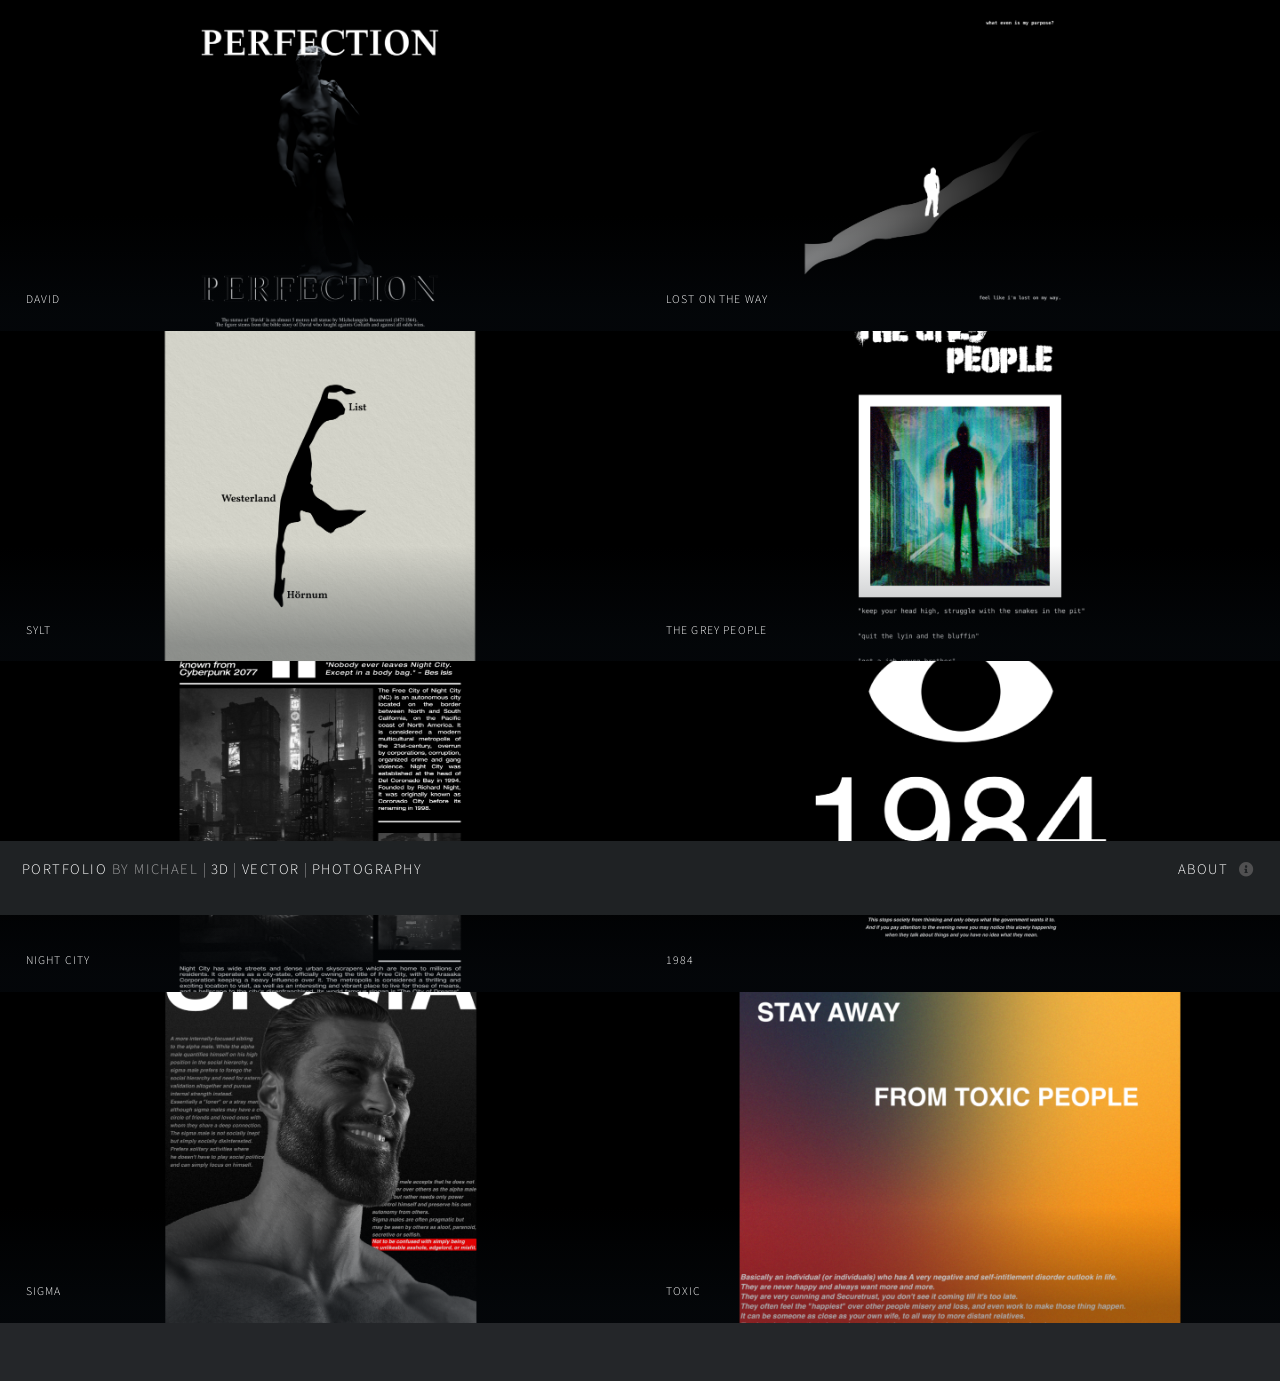
==== commit f9e13e1f: "Add files via upload updated index" ====
--- a/index.html
+++ b/index.html
@@ -33,6 +33,33 @@
 				<!-- Main -->
 					<div id="main">
 						<article class="thumb">
+							<a href="images/vector/fulls/David.png" class="image"><img src="images/vector/thumbs/davidth.png" alt="" /></a>
+							<h2>David</h2>
+							<p>24.01.2023</p>
+							<p>David Model by <a href="https://www.myminifactory.com/object/3d-print-michelangelo-s-david-in-florence-italy-2052">Scan The World</a> on  <a href="https://www.myminifactory.com/"></a>MyMiniFactory</p>
+						</article>
+						<article class="thumb">
+							<a href="images/vector/fulls/lotw.png" class="image"><img src="images/vector/thumbs/lotwth.png" alt="" /></a>
+							<h2>lost on the way</h2>
+							<p>21.01.2023</p>
+						</article>
+						<article class="thumb">
+							<a href="images/vector/fulls/SyltPoster.png" class="image"><img src="images/vector/thumbs/syltth.png" alt="" /></a>
+							<h2>Sylt</h2>
+							<p>10.01.2022</p>
+						</article>
+						<article class="thumb">
+							<a href="images/vector/fulls/tgp2.png" class="image"><img src="images/vector/thumbs/tgpth.png" alt="" /></a>
+							<h2>The Grey People</h2>
+							<p>10.01.2022</p>
+							<p>tribute to <a href="https://open.spotify.com/track/2OvyTC2zYRFNsgF6Q1VwUN?si=face0c80034e41e9">The Grey People by Hydra</a></p>
+						</article>
+						<article class="thumb">
+							<a href="images/vector/fulls/night.png" class="image"><img src="images/vector/thumbs/nightth.png" alt="" /></a>
+							<h2>Night City</h2>
+							<p>07.01.2022</p>
+						</article>
+						<article class="thumb">
 							<a href="images/vector/fulls/1984.png" class="image"><img src="images/vector/thumbs/1984th.png" alt="" /></a>
 							<h2>1984</h2>
 							<p>25.12.2022</p>
@@ -47,6 +74,7 @@
 							<h2>TOXIC</h2>
 							<p>26.12.2022</p>
 						</article>
+	
 					</div>
 
 					</footer>
--- a/assets/css/main.css
+++ b/assets/css/main.css
@@ -162,9 +162,9 @@
 		box-sizing: inherit;
 	}
 
-	/*body {
+	body {
 		background: #242629;
-	}*/
+	}
 
 		body.is-preload *, body.is-preload *:before, body.is-preload *:after {
 			-moz-animation: none !important;
@@ -2051,4 +2051,4 @@
 		}
 
 /* Genres */
-	+	
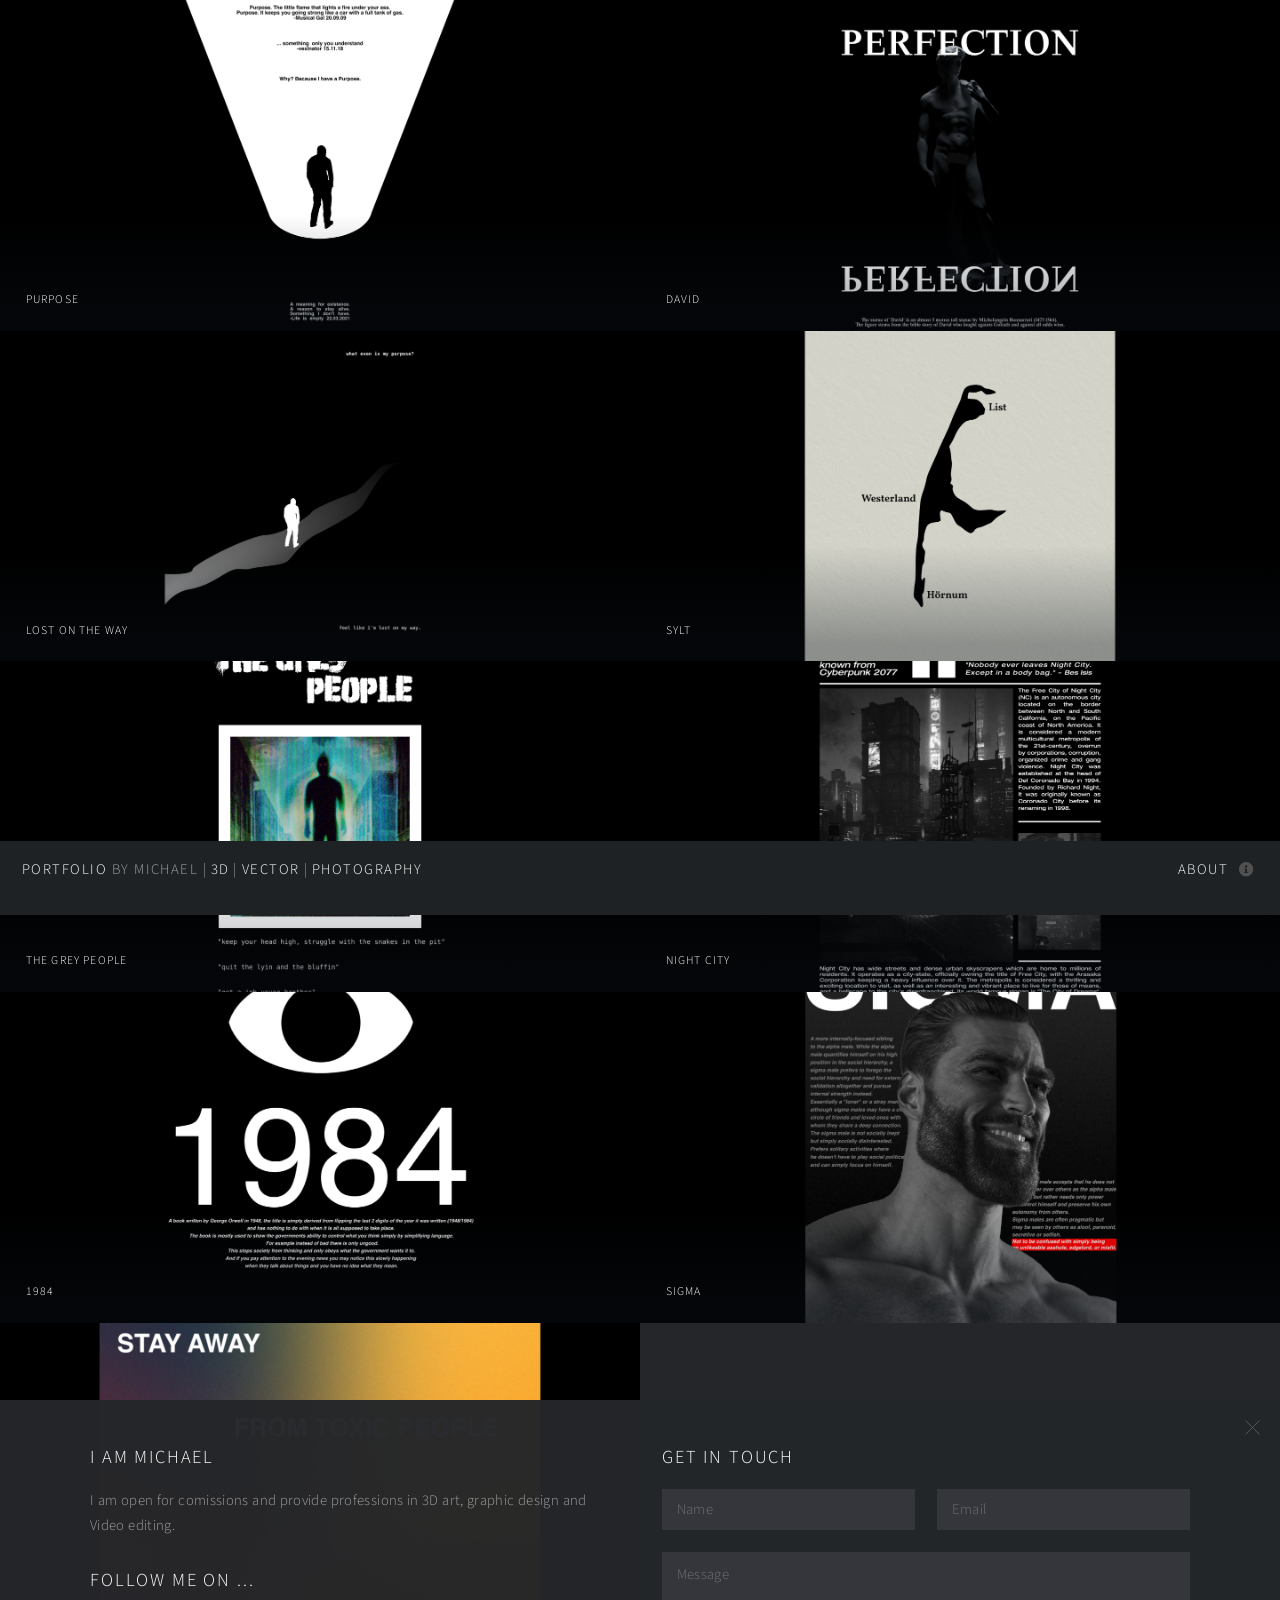
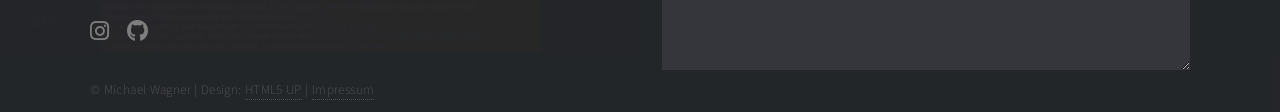
==== commit 1a96fa35: "Add files via upload new images" ====
--- a/index.html
+++ b/index.html
@@ -33,9 +33,14 @@
 				<!-- Main -->
 					<div id="main">
 						<article class="thumb">
-							<a href="images/vector/fulls/David.png" class="image"><img src="images/vector/thumbs/davidth.png" alt="" /></a>
+							<a href="images/vector/fulls/p2.png" class="image"><img src="images/vector/thumbs/p2th.png" alt="" /></a>
+							<h2>Purpose</h2>
+							<p>21.01.2023</p>
+						</article>
+						<article class="thumb">
+							<a href="images/vector/fulls/David2.png" class="image"><img src="images/vector/thumbs/david2th.png" alt="" /></a>
 							<h2>David</h2>
-							<p>24.01.2023</p>
+							<p>29.01.2023 | first Version: 24.01.2023</p>
 							<p>David Model by <a href="https://www.myminifactory.com/object/3d-print-michelangelo-s-david-in-florence-italy-2052">Scan The World</a> on  <a href="https://www.myminifactory.com/"></a>MyMiniFactory</p>
 						</article>
 						<article class="thumb">
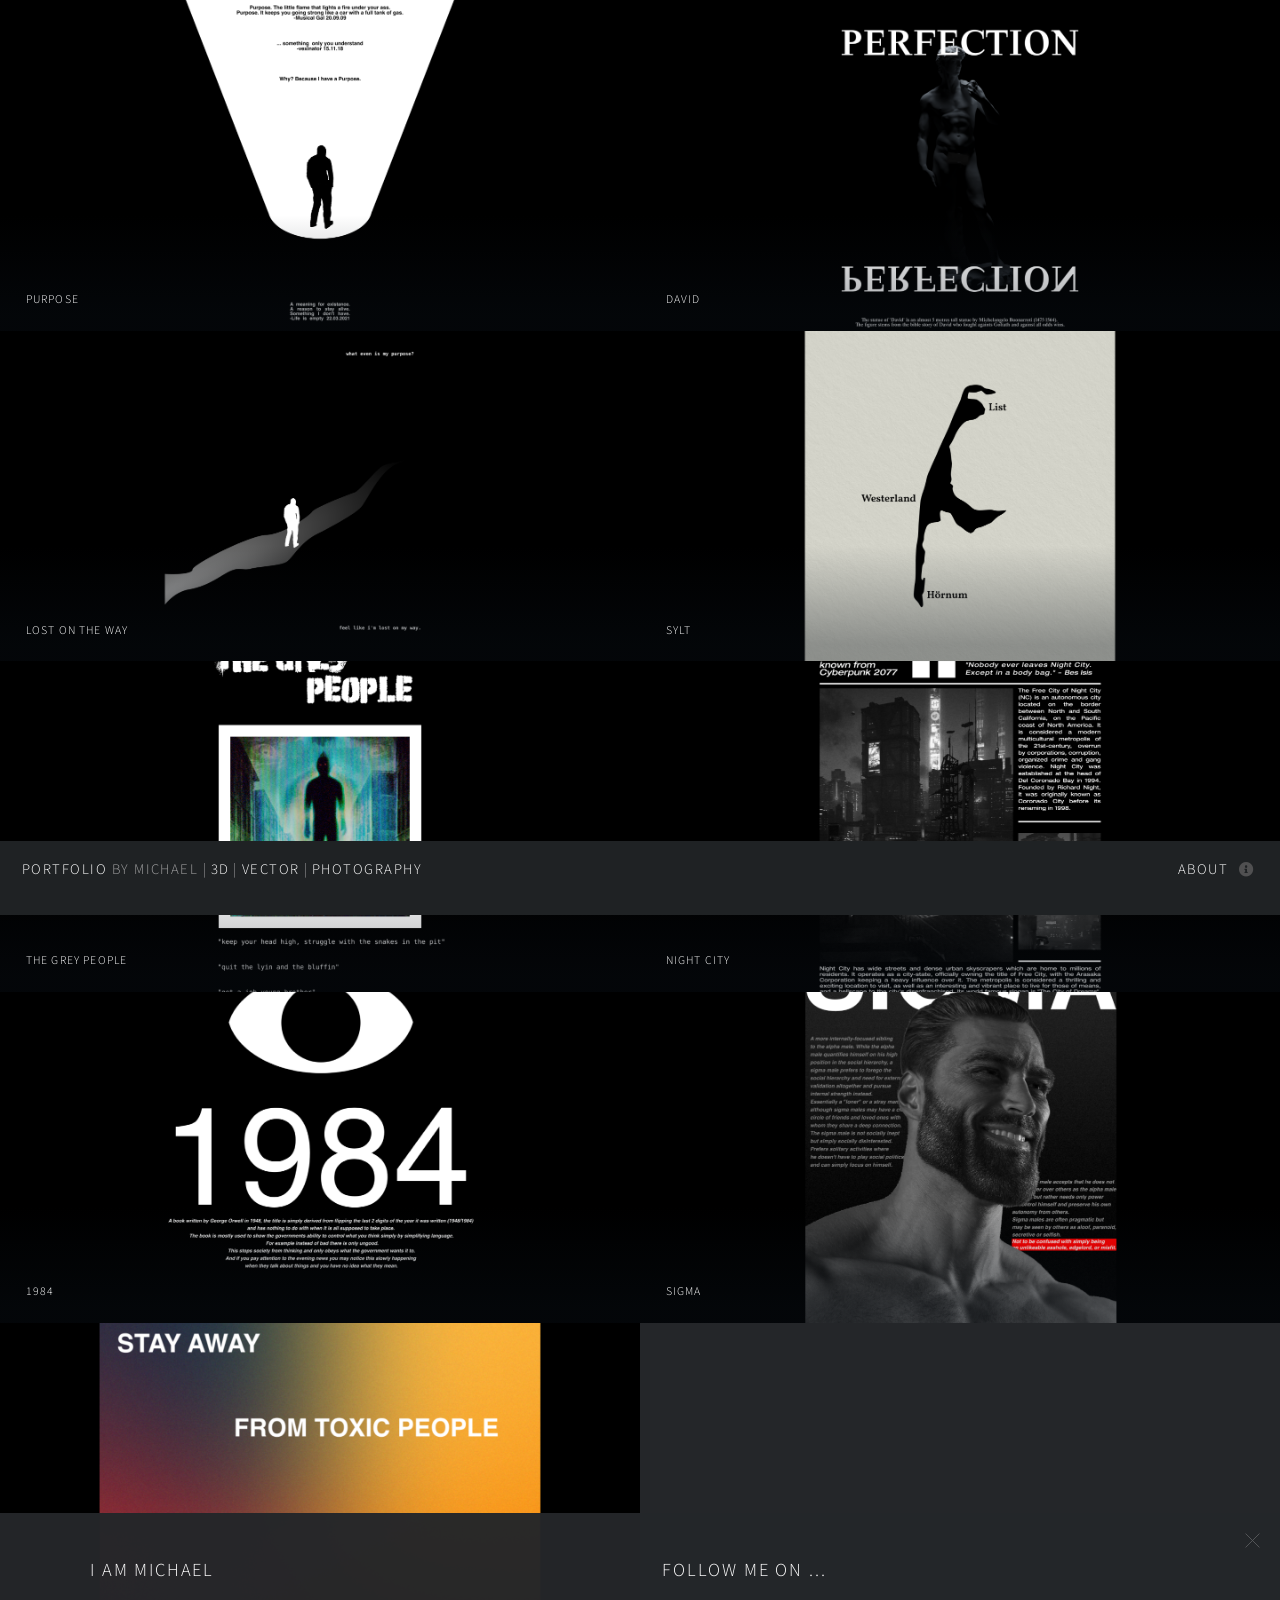
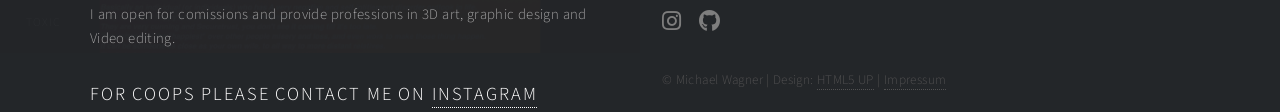
==== commit d757de9a: "Add files via upload updated footer layout and added picture html" ====
--- a/index.html
+++ b/index.html
@@ -4,6 +4,8 @@
 	html5up.net | @ajlkn
 	Free for personal and commercial use under the CCA 3.0 license (html5up.net/license)
 -->
+
+<!-- USERNAME Mixhi1845 -> michi.raw if used -> raw(ww)-->
 <html>
 	<head>
 		<title>Portfolio</title>
@@ -92,11 +94,16 @@
 									<p>I am open for comissions and provide professions in 3D art, graphic design and Video editing.</p>
 								</section>
 								<section>
+									<h2>For coops please contact me on <a href="https://www.instagram.com/michi.raw/">Instagram</a></h2>
+								<section>
+							</div>
+							<div>
+
 									<h2>Follow me on ...</h2>
 									<ul class="icons">
 										<!--<li><a href="#" class="icon brands fa-twitter"><span class="label">Twitter</span></a></li>
 										<li><a href="#" class="icon brands fa-facebook-f"><span class="label">Facebook</span></a></li>-->
-										<li><a href="https://www.instagram.com/mixhi_05/" class="icon brands fa-instagram"><span class="label">Instagram</span></a></li>
+										<li><a href="https://www.instagram.com/michi.raw/" class="icon brands fa-instagram"><span class="label">Instagram</span></a></li>
 										<li><a href="https://github.com/Mixhi1845" class="icon brands fa-github"><span class="label">GitHub</span></a></li>
 										<!--<li><a href="#" class="icon brands fa-dribbble"><span class="label">Dribbble</span></a></li>
 										<li><a href="#" class="icon brands fa-linkedin-in"><span class="label">LinkedIn</span></a></li>-->
@@ -105,11 +112,7 @@
 								<p class="copyright">
 									&copy; Michael Wagner | Design: <a href="http://html5up.net">HTML5 UP</a> | <a href="impressum.html">Impressum</a>
 								</p>
-							</div>
-							<div>
-								<section>
-									<h2>Get in touch</h2>
-									<form method="post" action="#">
+									<!--<form method="post" action="#">
 										<div class="fields">
 											<div class="field half">
 												<input type="text" name="name" id="name" placeholder="Name" />
@@ -121,11 +124,11 @@
 												<textarea name="message" id="message" rows="4" placeholder="Message"></textarea>
 											</div>
 										</div>
-										<!--<ul class="actions">
+										<ul class="actions">
 											<li><input type="submit" value="Send" class="primary" /></li>
 											<li><input type="reset" value="Reset" /></li>
-										</ul>-->
-									</form>
+										</ul>
+									</form>-->
 								</section>
 							</div>
 						</div>
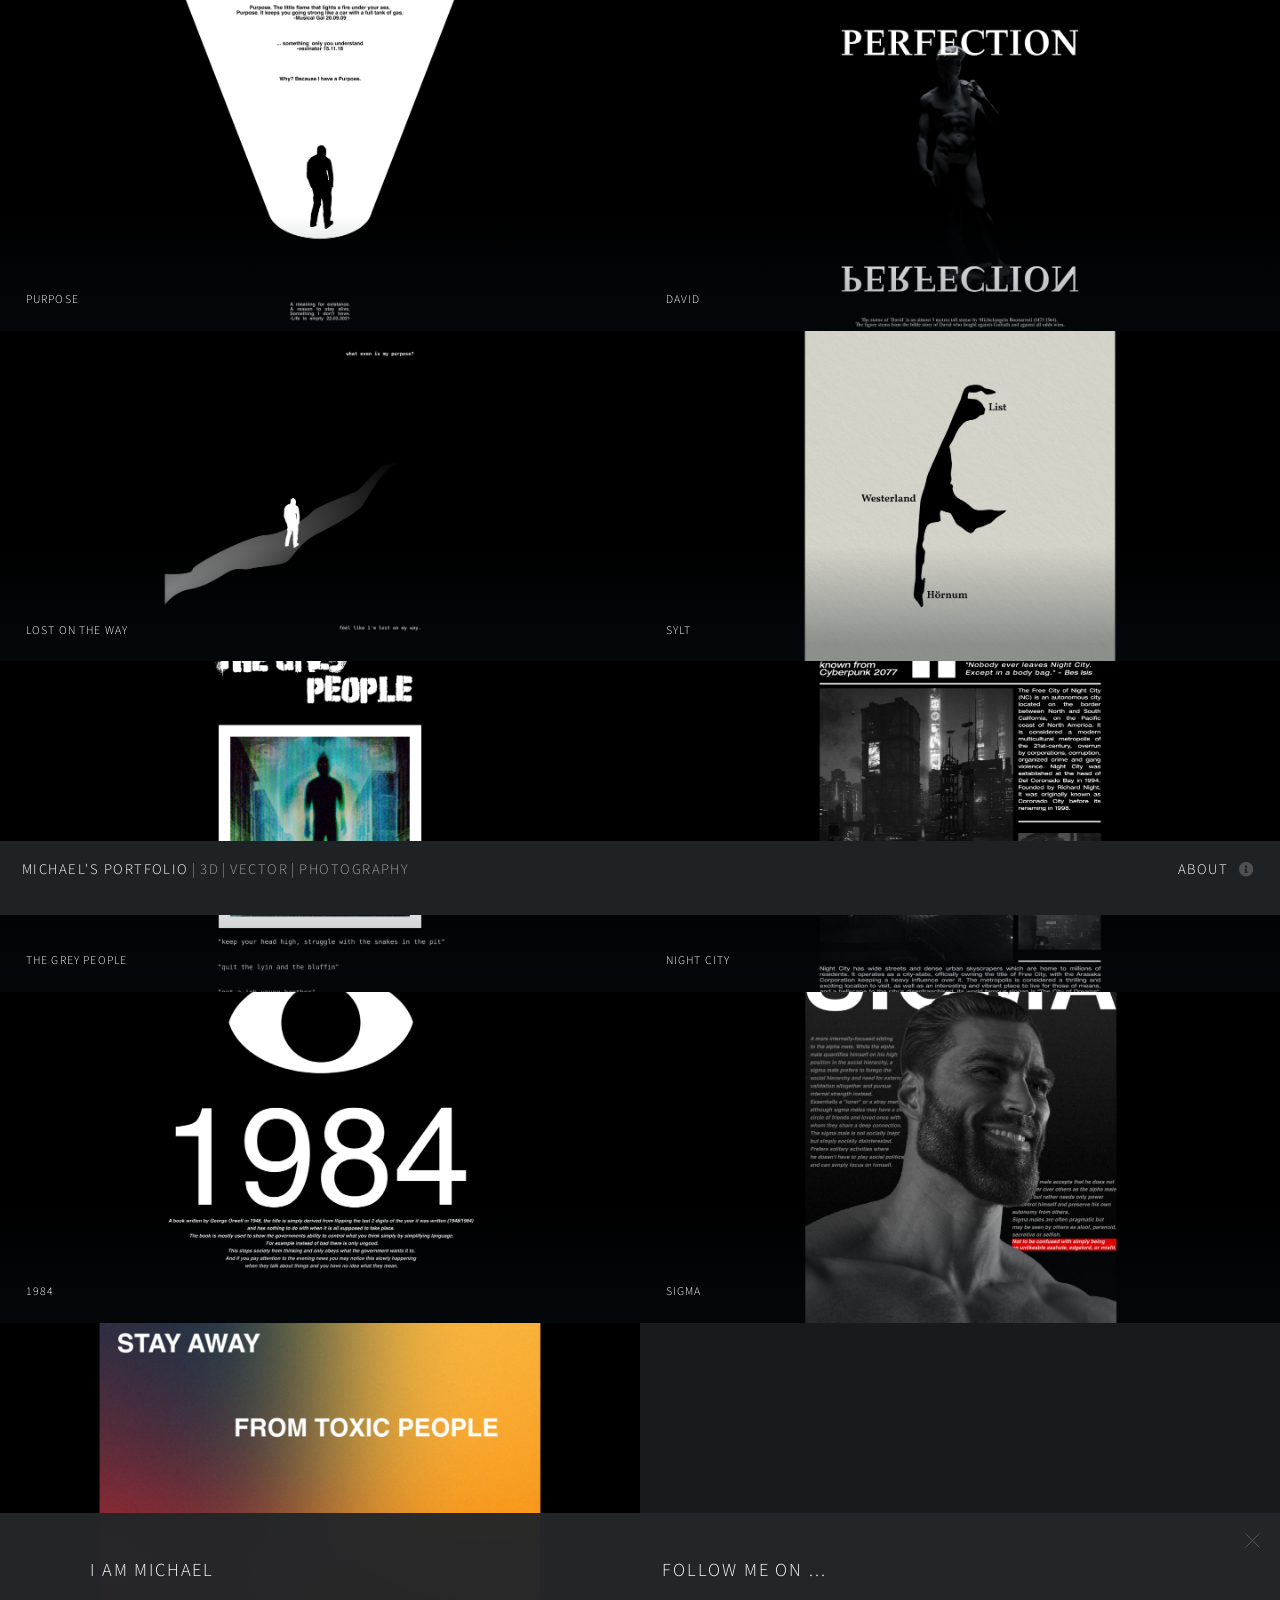
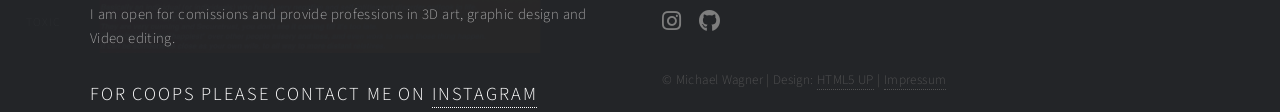
==== commit 3b53c1d8: "-changed footer html on index and 3d code" ====
--- a/index.html
+++ b/index.html
@@ -21,10 +21,13 @@
 
 				<!-- Header -->
 					<header id="header">
-						<h1><a href="index.html"><strong>Portfolio</strong> by Michael |</a></h1>
-						<h1><a href="3D.html"><strong>3D</strong></a></h1>
-						<h1><a href="index.html">| <strong>Vector</strong> |</strong></a></h1>
-						<h1><a href="pic.html"><strong>Photography</strong></a></h1>
+						<h1><a href="index.html"><strong>Michael's Portfolio</strong></a></h1>
+						<h1> | </h1>
+						<h1><a href="3D.html">3D</a></h1>
+						<h1> | </h1>
+						<h1><a href="index.html">Vector</a></h1>
+						<h1> | </h1>
+						<h1><a href="pic.html">Photography</a></h1>
 						<nav>
 							<ul>
 								<li><a href="#footer" class="icon solid fa-info-circle">About</a></li>
--- a/assets/css/main.css
+++ b/assets/css/main.css
@@ -144,6 +144,7 @@
 
 	body {
 		-ms-overflow-style: scrollbar;
+		background-color: #181a1b;
 	}
 
 	@media screen and (max-width: 480px) {
@@ -162,9 +163,9 @@
 		box-sizing: inherit;
 	}
 
-	body {
+	/*body {
 		background: #242629;
-	}
+	}*/
 
 		body.is-preload *, body.is-preload *:before, body.is-preload *:after {
 			-moz-animation: none !important;
@@ -1181,6 +1182,8 @@
 
 		}
 
+
+
 /* Poptrox Popup */
 
 	.poptrox-overlay {
@@ -1586,6 +1589,41 @@
 
 	}
 
+	@media screen and (max-width: 375px) {
+
+		body {
+			padding: 4em 0 0 0;
+		}
+
+		#header {
+			-moz-transform: translateY(0);
+			-webkit-transform: translateY(0);
+			-ms-transform: translateY(0);
+			transform: translateY(0);
+			bottom: auto;
+			height: 8em;
+			padding: 0 1em;
+			top: 0;
+		}
+
+			body.is-preload #header {
+				-moz-transform: translateY(-3.4em);
+				-webkit-transform: translateY(-3.4em);
+				-ms-transform: translateY(-3.4em);
+				transform: translateY(-3.4em);
+			}
+
+			#header h1 {
+				font-size: 0.9em;
+			}
+
+			#header nav > ul > li a {
+				font-size: 0.9em;
+				padding: 0 1.15em;
+			}
+
+	}
+
 /* Main */
 
 	#main {
@@ -2051,4 +2089,4 @@
 		}
 
 /* Genres */
-	
+	
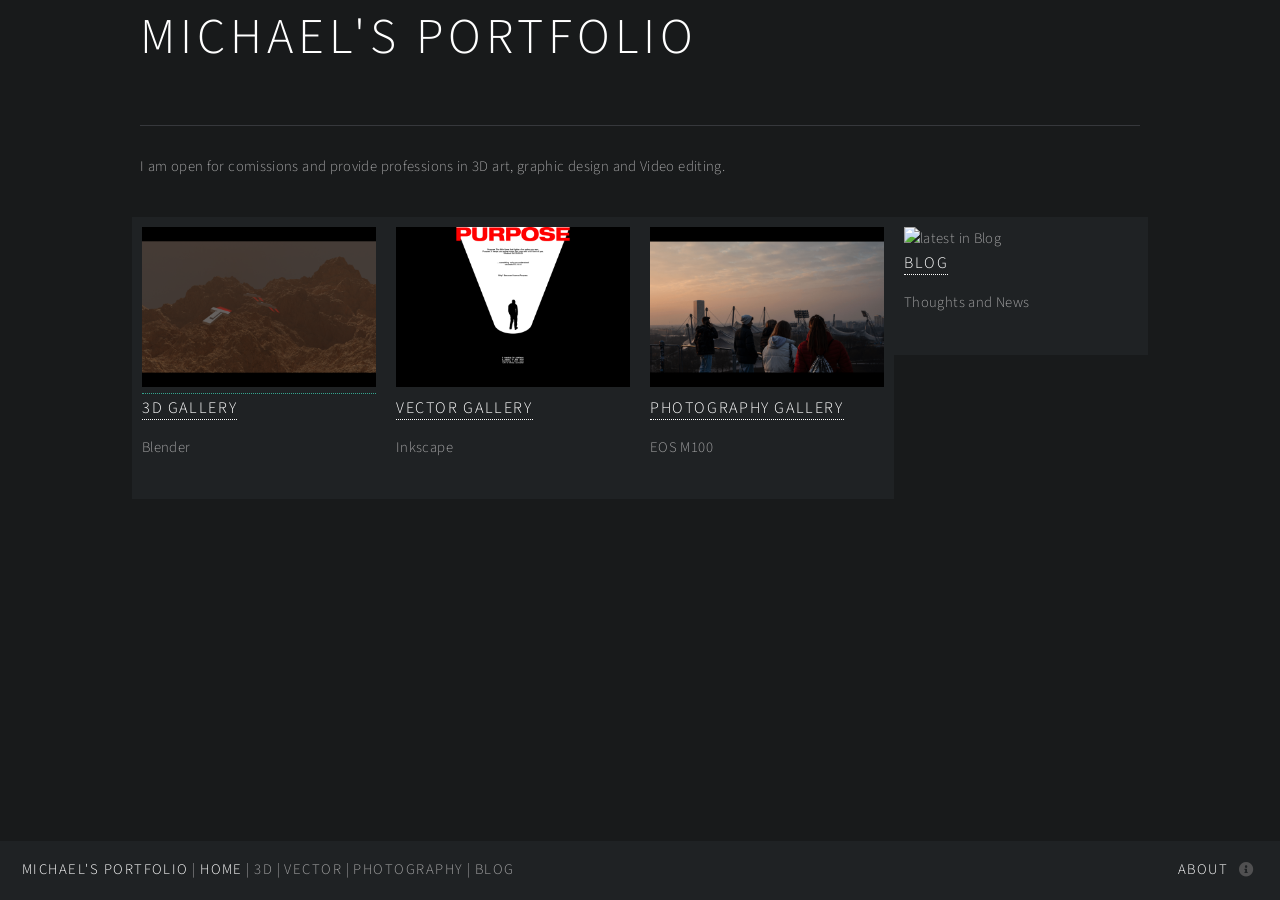
==== commit 163f9fe0: "-added "home" screen -added "blog" screen -changed footer look and hrefs -changed css - now optimize" ====
--- a/index.html
+++ b/index.html
@@ -15,6 +15,7 @@
 		<noscript><link rel="stylesheet" href="assets/css/noscript.css" /></noscript>
 	</head>
 	<body class="is-preload">
+		<!--class="bodyindex"-->
 
 		<!-- Wrapper -->
 			<div id="wrapper">
@@ -23,11 +24,15 @@
 					<header id="header">
 						<h1><a href="index.html"><strong>Michael's Portfolio</strong></a></h1>
 						<h1> | </h1>
+						<h1><a href="index.html"><strong>Home</strong></a></h1>
+						<h1> | </h1>
 						<h1><a href="3D.html">3D</a></h1>
 						<h1> | </h1>
-						<h1><a href="index.html">Vector</a></h1>
+						<h1><a href="vector.html">Vector</a></h1>
 						<h1> | </h1>
 						<h1><a href="pic.html">Photography</a></h1>
+						<h1> | </h1>
+					 	<h1><a href="index.html">Blog</a></h1>
 						<nav>
 							<ul>
 								<li><a href="#footer" class="icon solid fa-info-circle">About</a></li>
@@ -35,59 +40,55 @@
 						</nav>
 					</header>
 
-				<!-- Main -->
-					<div id="main">
-						<article class="thumb">
-							<a href="images/vector/fulls/p2.png" class="image"><img src="images/vector/thumbs/p2th.png" alt="" /></a>
-							<h2>Purpose</h2>
-							<p>21.01.2023</p>
-						</article>
-						<article class="thumb">
-							<a href="images/vector/fulls/David2.png" class="image"><img src="images/vector/thumbs/david2th.png" alt="" /></a>
-							<h2>David</h2>
-							<p>29.01.2023 | first Version: 24.01.2023</p>
-							<p>David Model by <a href="https://www.myminifactory.com/object/3d-print-michelangelo-s-david-in-florence-italy-2052">Scan The World</a> on  <a href="https://www.myminifactory.com/"></a>MyMiniFactory</p>
-						</article>
-						<article class="thumb">
-							<a href="images/vector/fulls/lotw.png" class="image"><img src="images/vector/thumbs/lotwth.png" alt="" /></a>
-							<h2>lost on the way</h2>
-							<p>21.01.2023</p>
-						</article>
-						<article class="thumb">
-							<a href="images/vector/fulls/SyltPoster.png" class="image"><img src="images/vector/thumbs/syltth.png" alt="" /></a>
-							<h2>Sylt</h2>
-							<p>10.01.2022</p>
-						</article>
-						<article class="thumb">
-							<a href="images/vector/fulls/tgp2.png" class="image"><img src="images/vector/thumbs/tgpth.png" alt="" /></a>
-							<h2>The Grey People</h2>
-							<p>10.01.2022</p>
-							<p>tribute to <a href="https://open.spotify.com/track/2OvyTC2zYRFNsgF6Q1VwUN?si=face0c80034e41e9">The Grey People by Hydra</a></p>
-						</article>
-						<article class="thumb">
-							<a href="images/vector/fulls/night.png" class="image"><img src="images/vector/thumbs/nightth.png" alt="" /></a>
-							<h2>Night City</h2>
-							<p>07.01.2022</p>
-						</article>
-						<article class="thumb">
-							<a href="images/vector/fulls/1984.png" class="image"><img src="images/vector/thumbs/1984th.png" alt="" /></a>
-							<h2>1984</h2>
-							<p>25.12.2022</p>
-						</article>
-						<article class="thumb">
-							<a href="images/vector/fulls/SIGMA.png" class="image"><img src="images/vector/thumbs/SIGMAth.png" alt="" /></a>
-							<h2>SIGMA</h2>
-							<p>24.12.2022</p>
-						</article>
-						<article class="thumb">
-							<a href="images/vector/fulls/toxic.png" class="image"><img src="images/vector/thumbs/toxic.png" alt="" /></a>
-							<h2>TOXIC</h2>
-							<p>26.12.2022</p>
-						</article>
-	
-					</div>
+				<!-- Homescreen (https://www.w3schools.com/howto/howto_css_portfolio_gallery.asp)-->	
+				<div class="mainindex">
 
-					</footer>
+					<h1>Michael's Portfolio</h1> 
+					<hr>
+					<p>I am open for comissions and provide professions in 3D art, graphic design and Video editing.</p>
+					
+					<!-- Portfolio Gallery Grid -->
+						<div class="rowindex">
+							<div class="columnindex">
+								<div class="contentindex">
+								<a href="3D.html"><img src="images/3d/thumbs/desertth.png" alt="latest in 3D" style="width:100%"></a>
+								<h3><a href="3D.html">3D Gallery</a></h3>
+								<p>Blender</p>
+								</div>
+							</div>
+							<div class="columnindex">
+								<div class="contentindex">
+								<img src="images/vector/thumbs/p2th.png" alt="latest in Vector" style="width:100%">
+								<h3><a href="index.html">VECTOR Gallery</a></h3>
+								<p>Inkscape</p>
+								</div>
+							</div>
+							<div class="columnindex">
+								<div class="contentindex">
+								<img src="images/Pics/thumbs/olympiaberg.png" alt="latest in Photography" style="width:100%">
+								<h3><a href="pic.html">PHOTOGRAPHY Gallery</a></h3>
+								<p>EOS M100</p>
+								</div>
+							</div>
+							<div class="columnindex">
+								<div class="contentindex">
+								<img src="mountains.jpg" alt="latest in Blog" style="width:100%">
+								<h3><a href="Blog.html">BLOG</a></h3>
+								<p>Thoughts and News</p>
+								</div>
+							</div>
+						</div>
+						
+				<!--	<div class="contentindex">
+						<img src="images/3d/thumbs/desertth.png" alt="Bear" style="width:100%">
+						<h3>Some Other Work</h3>
+						<p>Lorem ipsum..</p>
+						</div> -->
+						
+						<!-- END MAIN -->
+						</div>
+
+
 				<!-- Footer -->
 					<footer id="footer" class="panel">
 						<div class="inner split">
--- a/assets/css/main.css
+++ b/assets/css/main.css
@@ -2044,6 +2044,10 @@
 
 		@media screen and (max-width: 480px) {
 
+			#header {
+				height: 8em;
+			}
+
 			#main .thumb {
 				-moz-transition-delay: 1.175s;
 				-webkit-transition-delay: 1.175s;
@@ -2088,5 +2092,67 @@
 			color: inherit;
 		}
 
-/* Genres */
+/* https://www.w3schools.com/howto/howto_css_portfolio_gallery.asp */
+
+	/*	* {
+			box-sizing: border-box;
+		  }
+		  
+		  .bodyindex {
+			padding: 20px;
+		  } */
+		  
+		  /* Center website */
+		  .mainindex {
+			max-width: 1000px;
+			margin: auto;
+		  }
+		  
+		  h1 {
+			font-size: 50px;
+			word-break: break-all;
+		  }
+		  
+		  .rowindex {
+			margin: 8px -16px;
+		  }
+		  
+		  /* Add padding BETWEEN each column (if you want) */
+		  .rowindex,
+		  .rowindex > .column {
+			padding: 8px;
+		  }
+		  
+		  /* Create four equal columns that floats next to each other */
+		  .columnindex {
+			float: left;
+			width: 25%;
+		  }
+		  
+		  /* Clear floats after rows */
+		  .row:after {
+			content: "";
+			display: table;
+			clear: both;
+		  }
+		  
+		  /* Content */
+		  .contentindex {
+			background-color: #1f2224;
+			padding: 10px;
+		  }
+		  
+		  /* Responsive layout - makes a two column-layout instead of four columns */
+		  @media screen and (max-width: 900px) {
+			.columnindex {
+			  width: 50%;
+			}
+		  }
+		  
+		  /* Responsive layout - makes the two columns stack on top of each other instead of next to each other */
+		  @media screen and (max-width: 600px) {
+			.columnindex {
+			  width: 100%;
+			}
+		  }
 	
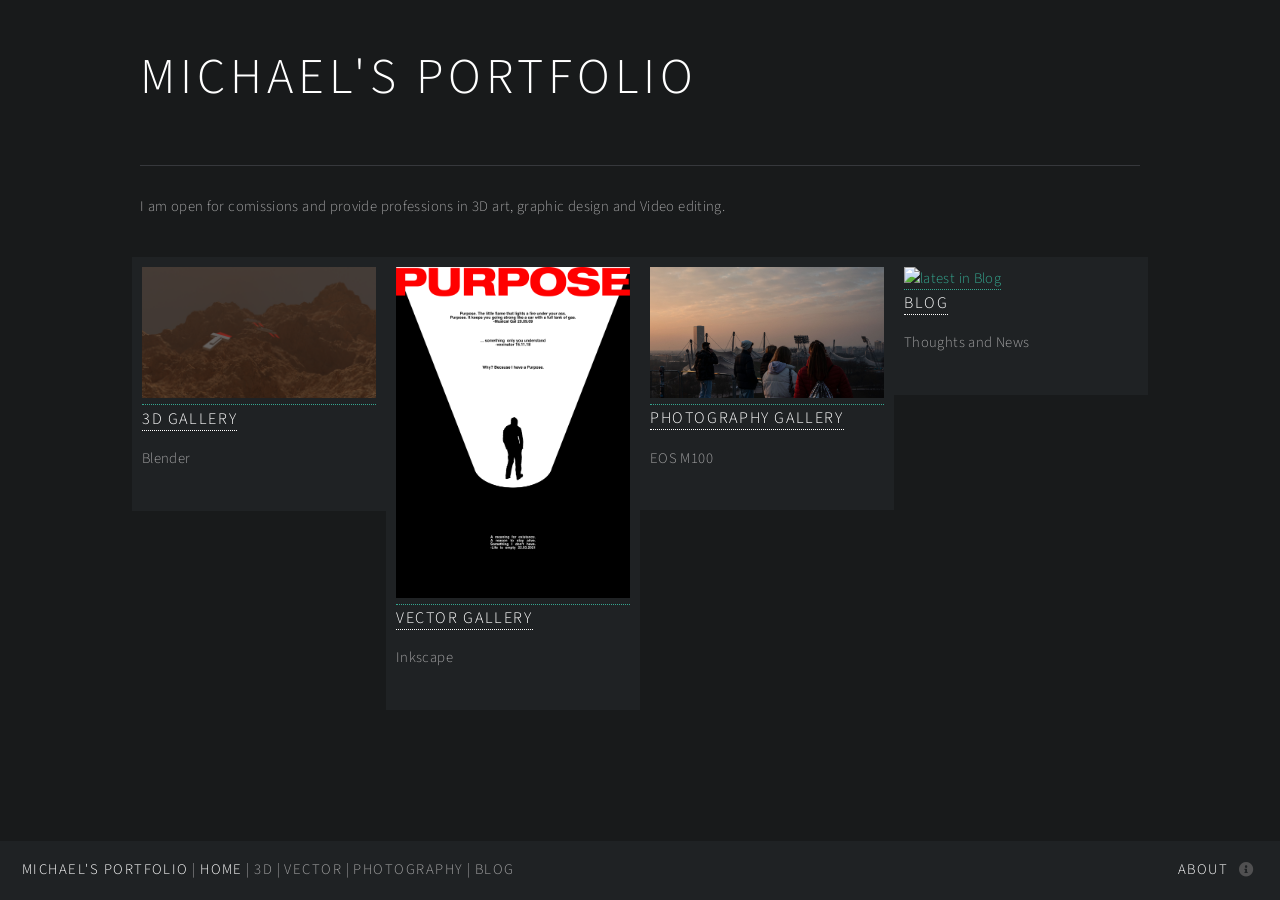
==== commit f1874fef: "-added hrefs on images in index.html -trying to implement panel system for fast project filtering" ====
--- a/index.html
+++ b/index.html
@@ -6,6 +6,9 @@
 -->
 
 <!-- USERNAME Mixhi1845 -> michi.raw if used -> raw(ww)-->
+
+<!-- implement panel system or filterable gallery for project/shoot filtering in pihotography footer-->
+
 <html>
 	<head>
 		<title>Portfolio</title>
@@ -14,8 +17,8 @@
 		<link rel="stylesheet" href="assets/css/main.css" />
 		<noscript><link rel="stylesheet" href="assets/css/noscript.css" /></noscript>
 	</head>
-	<body class="is-preload">
-		<!--class="bodyindex"-->
+	<body class="bodyindex">
+		<!-- class="is-preload"-->
 
 		<!-- Wrapper -->
 			<div id="wrapper">
@@ -33,6 +36,11 @@
 						<h1><a href="pic.html">Photography</a></h1>
 						<h1> | </h1>
 					 	<h1><a href="index.html">Blog</a></h1>
+					<!--<h1 id ="menu1">
+							<ul>
+								<li><a href="#3dprojects">3D</a></li>
+							</ul>
+						</h1>-->	
 						<nav>
 							<ul>
 								<li><a href="#footer" class="icon solid fa-info-circle">About</a></li>
@@ -51,28 +59,28 @@
 						<div class="rowindex">
 							<div class="columnindex">
 								<div class="contentindex">
-								<a href="3D.html"><img src="images/3d/thumbs/desertth.png" alt="latest in 3D" style="width:100%"></a>
+								<a href="3D.html"><img src="images/3d/fulls/desert.png" alt="latest in 3D" style="width:100%"></a>
 								<h3><a href="3D.html">3D Gallery</a></h3>
 								<p>Blender</p>
 								</div>
 							</div>
 							<div class="columnindex">
 								<div class="contentindex">
-								<img src="images/vector/thumbs/p2th.png" alt="latest in Vector" style="width:100%">
+								<a href="vector.html"><img src="images/vector/fulls/p2.png" alt="latest in Vector" style="width:100%"></a>
 								<h3><a href="index.html">VECTOR Gallery</a></h3>
 								<p>Inkscape</p>
 								</div>
 							</div>
 							<div class="columnindex">
 								<div class="contentindex">
-								<img src="images/Pics/thumbs/olympiaberg.png" alt="latest in Photography" style="width:100%">
+								<a href="pic.html"><img src="images/Pics/fulls/IMG_3442.jpg" alt="latest in Photography" style="width:100%"></a>
 								<h3><a href="pic.html">PHOTOGRAPHY Gallery</a></h3>
 								<p>EOS M100</p>
 								</div>
 							</div>
 							<div class="columnindex">
 								<div class="contentindex">
-								<img src="mountains.jpg" alt="latest in Blog" style="width:100%">
+								<a href="Blog.html"><img src="mountains.jpg" alt="latest in Blog" style="width:100%"></a>
 								<h3><a href="Blog.html">BLOG</a></h3>
 								<p>Thoughts and News</p>
 								</div>
@@ -138,6 +146,10 @@
 						</div>
 					</footer>
 
+			<!--	<footer id="3dprojects" class="panel">
+						<p><a href="gym.html">Gym</a></p>
+
+					</footer> -->
 			</div>
 
 		<!-- Scripts -->
--- a/assets/css/main.css
+++ b/assets/css/main.css
@@ -1553,7 +1553,50 @@
 						#header nav > ul > li a.active {
 							background-color: #242629;
 						}
-
+/*			
+			#menu1 {
+				position: absolute;
+				top: 0;
+			}
+
+				#menu1 > ul {
+					list-style: none;
+					margin: 23px;
+					padding: 0;
+				}
+
+				#menu1 > ul > li {
+					display: inline-block;
+					padding: 0;
+				}
+
+				#menu1 > ul > li a {
+					-moz-transition: background-color 0.5s ease;
+					-webkit-transition: background-color 0.5s ease;
+					-ms-transition: background-color 0.5s ease;
+					transition: background-color 0.5s ease;
+					border: 0;
+					color: #ffffff;
+					display: inline-block;
+					letter-spacing: 0.1em;
+					padding: 0 1.65em;
+					text-transform: uppercase;
+				}
+
+				#menu1 ul > li a.icon:before {
+					color: #505051;
+					float: right;
+					margin-left: 0.75em;
+				}
+
+				#menu1 ul > li a:hover {
+					color: #ffffff !important;
+				}
+
+				#menu1 ul > li a.active {
+					background-color: #242629;
+				}
+*/
 	@media screen and (max-width: 736px) {
 
 		body {
@@ -2096,11 +2139,11 @@
 
 	/*	* {
 			box-sizing: border-box;
-		  }
+		  }*/
 		  
 		  .bodyindex {
-			padding: 20px;
-		  } */
+			padding: 40px;
+		  } 
 		  
 		  /* Center website */
 		  .mainindex {
